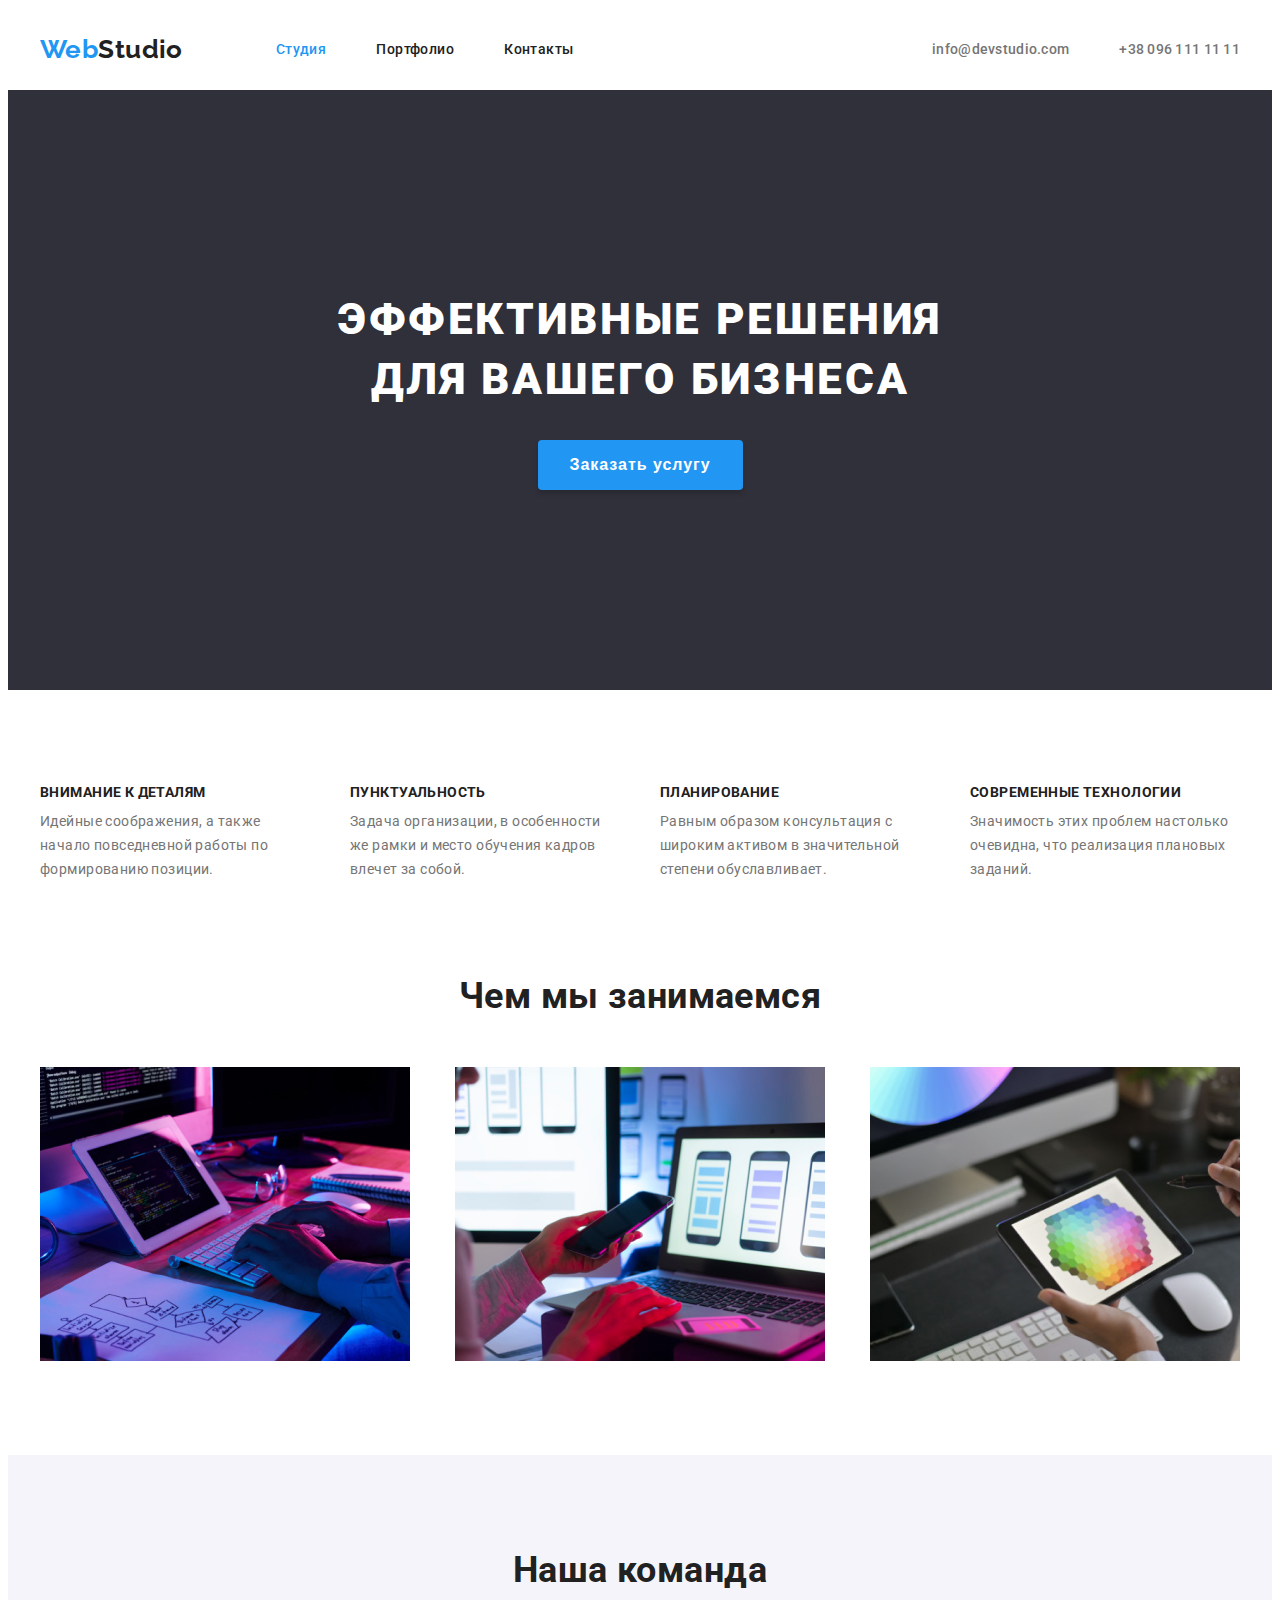
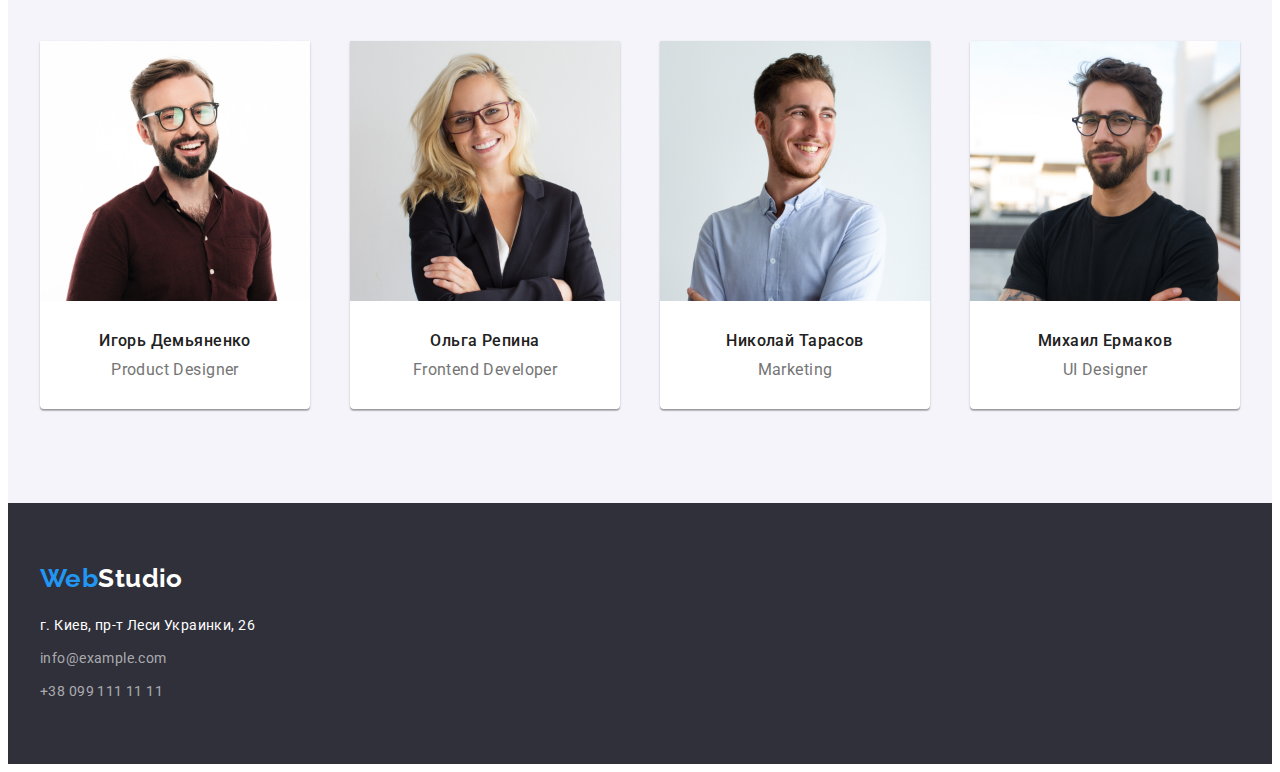
==== index.html @ 08e3b954 "Add files via upload" ====
<!DOCTYPE html>
<html lang="en">

<head>
	<meta charset="UTF-8">
	<meta name="viewport" content="width=device-width, initial-scale=1.0">
	<title>Студия</title>
	<link rel="stylesheet" href="https://cdnjs.cloudflare.com/ajax/libs/modern-normalize/1.0.0/modern-normalize.min.css"
		integrity="sha512-ISS7cAi1PEhQ8jnbJpJZMd29NlhNj4AWYyLOSp2CE/CsHxTCu+r+t0D2yoJudVrd0/8fTVPUVDzY5Tvli75u/g=="
		crossorigin="anonymous" />
	<link rel="preconnect" href="https://fonts.gstatic.com">
	<link
		href="https://fonts.googleapis.com/css2?family=Raleway:wght@700;900&family=Roboto:wght@400;500;700;900&display=swap"
		rel="stylesheet">
	<link rel="stylesheet" href="./сss/styles.css">
</head>

<body>
	<!-- Шапка сайта -->
	<header>
		<div class="container flex-cont">
			<nav class="navigation">
				<a class="logo" href="./index.html"><span class="logo-accent">Web</span>Studio</a>
				<ul class="nav-list">
					<li class="item">
						<a class="current" href="./index.html">Студия</a>
					</li>
					<li class="item">
						<a href="./portfolio.html">Портфолио</a>
					</li>
					<li class="item">
						<a href="#contacts">Контакты</a>
					</li>
				</ul>
			</nav>
			<ul class="contacts-list">
				<li class="item"><a class="contacts" href="mailto:info@devstudio.com">info@devstudio.com</a></li>
				<li class="item"> <a class="contacts" href="tel:+380961111111">+38 096 111 11 11</a></li>
			</ul>
		</div>
	</header>
	<!-- //Шапка сайта -->

	<!-- Баннер-->
	<section class="hero-banner">
		<div class="div-hero">
			<h1>Эффективные решения
				для вашего бизнеса</h1>
			<button class="hero-btn" type="button">Заказать услугу</button>
		</div>
	</section>
	<!-- //Баннер-->

	<!-- Список преимуществ-->
	<section class="feature">
		<div class="container">
			<ul class="feature-list">
				<li class="item">
					<h3>Внимание к деталям</h3>
					<p>Идейные соображения, а также начало повседневной работы по формированию позиции.</p>
				</li>
				<li class="item">
					<h3>Пунктуальность</h3>
					<p>Задача организации, в особенности же рамки и место обучения кадров влечет за собой.</p>
				</li>
				<li class="item">
					<h3>Планирование</h3>
					<p>Равным образом консультация с широким активом в значительной степени обуславливает.</p>
				</li>
				<li class="item">
					<h3>Современные технологии</h3>
					<p>Значимость этих проблем настолько очевидна, что реализация плановых заданий.</p>
				</li>
			</ul>
		</div>
	</section>
	<!-- //Список преимуществ-->


	<section class="business">
		<div class="container">
			<h2>Чем мы занимаемся</h2>
			<ul class="business-list">
				<li class="item">
					<img src="./img/img1.jpg" alt="работа за компьютером" width="370" height="294">
				</li>
				<li class="item">
					<img src="./img/img2.jpg" alt="работа за компьютером" width="370" height="294">
				</li>
				<li class="item">
					<img src="./img/img3.jpg" alt="работа за компьютером" width="370" height="294">
				</li>
			</ul>
		</div>
	</section>

	<!-- Команда -->
	<section class="team">
		<div class="container">
			<h2>Наша команда</h2>
			<ul class="team-list">
				<li class="item">
					<img src="./img/photho1.jpg" alt="Игорь Демьяненко" width="270" height="260">
					<div class="member-description">
						<h3>Игорь Демьяненко</h3>
						<p>Product Designer</p>
					</div>
				</li>
				<li class="item">
					<img src="./img/photo2.jpg" alt="Ольга Репина" width="270" height="260">
					<div class="member-description">
						<h3>Ольга Репина</h3>
						<p>Frontend Developer</p>
					</div>
				</li>
				<li class="item">
					<img src="./img/photo3.jpg" alt="Николай Тарасов" width="270" height="260">
					<div class="member-description">
						<h3>Николай Тарасов</h3>
						<p>Marketing</p>
					</div>
				</li>
				<li class="item">
					<img src="./img/photo4.jpg" alt="Михаил Ермаков" width="270" height="260">
					<div class="member-description">
						<h3>Михаил Ермаков</h3>
						<p>UI Designer</p>
					</div>
				</li>
			</ul>
		</div>
	</section>
	<!-- //Команда -->

	<footer class="footer">
		<div class="container">
			<a class="logo" href="./index.html"><span class="logo-accent">Web</span>Studio</a>
			<address>
				г. Киев, пр-т Леси Украинки, 26
			</address>
			<ul class="footer-list">
				<li class="item">
					<a id="contacts" class="contacts-ftr" href="mailto:info@example.com">info@example.com</a>
				</li>
				<li class="item">
					<a class="contacts-ftr" href="tel:+380991111111">+38 099 111 11 11</a>
				</li>
			</ul>
		</div>
	</footer>
</body>

</html>
---- сss/styles.css ----
/* Используемые шрифты  */
/* font-family: "Raleway", sans-serif; */
/* font-family: "Roboto", sans-serif; */

/* Используемые цвета */
/* color: #2196F3; */
/* color: #212121; */
/* color: #757575; */
/* color: rgba(255, 255, 255, 0.6); */
/* background-color:  #2f303a */
/* #eeeeee */
/* #ececec */

:root {
  --main-dark-color: #212121;
  --second-dark-color: #757575;
  --accent-color: #2196f3;
  --contacts-color-footer: rgba(255, 255, 255, 0.6);
  --main-font: "Roboto", sans-serif;
  --second-font: "Raleway", sans-serif;
  --hero-background-color: #2f303a;
  --white-color: #ffffff;
  --background-team-section: #f5f4fa;
  --container-border: #eeeeee;
  --header-border: #ececec;
}

body {
  font-family: var(--main-font);
  font-weight: 400;
  font-size: 14px;
  line-height: 1.1428;
  letter-spacing: 0.03em;
  color: var(--main-dark-color);
}

ul {
  list-style: none;
  padding: 0;
  margin: 0;
}

img {
  display: block;
  max-width: 100%;
  height: auto;
}

a {
  display: block;
  text-decoration: none;
  color: var(--main-dark-color);
  font-weight: 500;
}

a:hover:not(.logo):not(.project-link),
a:focus:not(.logo):not(.project-link) {
  color: var(--accent-color);
}

.logo-accent {
  color: var(--accent-color);
}

.logo {
  font-family: var(--second-font);
  font-weight: 700;
  font-size: 26px;
  line-height: 1.19;
}

.footer .logo {
  margin-bottom: 20px;
  color: var(--white-color);
}

/* Основной контейнер */
.container {
  width: 1200px;
  padding-left: 15px;
  padding-right: 15px;
  margin-left: auto;
  margin-right: auto;
}

.header {
  border-bottom: 1px solid var(--header-border);
}

.flex-cont {
  display: flex;
  justify-content: space-between;
}

.navigation {
  display: flex;
  align-items: center;
}

.nav-list {
  display: flex;
  margin-left: 93px;
}

/* для удобства наведения курсора */
.nav-list .item a {
  padding-top: 33px;
  padding-bottom: 33px;
}

.nav-list .item + .item {
  margin-left: 50px;
}

.contacts {
  font-weight: 500;
  letter-spacing: 0.02em;
  color: var(--second-dark-color);
}

.contacts-list {
  display: flex;
  align-items: center;
}

.contacts-list .item a {
  padding-top: 33px;
  padding-bottom: 33px;
}

.contacts-list .item + .item {
  margin-left: 50px;
}

.current {
  color: var(--accent-color);
}

h1 {
  font-weight: 900;
  font-size: 44px;
  line-height: 1.36;
  letter-spacing: 0.06em;
  text-transform: uppercase;
  color: var(--white-color);

  margin-top: 0;
  margin-bottom: 30px;
}

h2 {
  font-weight: 700;
  font-size: 36px;
  line-height: 1.167;
  text-align: center;

  margin-top: 0;
  margin-bottom: 50px;
}

.hero-banner {
  background-color: var(--hero-background-color);
  text-align: center;
  display: flex;
  justify-content: center;
  align-items: center;
  padding-top: 200px;
  padding-bottom: 200px;
}

.div-hero {
  width: 696px;
}

.hero-btn {
  border-style: none;
  box-shadow: 0px 4px 4px rgba(0, 0, 0, 0.15);
  border-radius: 4px;
  background-color: var(--accent-color);
  color: var(--white-color);
  padding: 10px 32px;
  cursor: pointer;

  font-weight: bold;
  font-size: 16px;
  line-height: 1.875;
  align-items: center;
  letter-spacing: 0.06em;
}

.feature {
  padding-top: 94px;
  padding-bottom: 94px;
}

.feature-list {
  display: flex;
  justify-content: space-between;
}

.feature-list .item {
  max-width: 270px;
}

.feature-list h3 {
  font-size: 14px;
  font-weight: 700;
  text-transform: uppercase;

  margin-top: 0;
  margin-bottom: 10px;
  color: var(--main-dark-color);
}

.feature-list p {
  margin: 0;
  line-height: 1.71;
  color: var(--second-dark-color);
}

.business {
  padding-bottom: 94px;
}

.business-list {
  display: flex;
  justify-content: space-between;
}

.business-list .item {
  width: 370px;
}

.team {
  padding-top: 94px;
  padding-bottom: 94px;
  background-color: var(--background-team-section);
}

.team-list {
  display: flex;
  flex-wrap: wrap;
  justify-content: space-between;
}

.team-list .item {
  width: 270px;
  background: var(--white-color);
  box-shadow: 0px 1px 3px rgba(0, 0, 0, 0.12), 0px 1px 1px rgba(0, 0, 0, 0.14),
    0px 2px 1px rgba(0, 0, 0, 0.2);
  border-radius: 0px 0px 4px 4px;
}

.member-description {
  padding: 30px 0;
}

.team-list h3 {
  font-weight: 500;
  font-size: 16px;
  line-height: 1.187;

  text-align: center;
  margin-top: 0;
  margin-bottom: 10px;
}

.team-list p {
  font-size: 16px;
  line-height: 1.187;
  text-align: center;
  color: var(--second-dark-color);
  margin: 0;
}

.gallery {
  padding-top: 94px;
  padding-bottom: 94px;
}

.gallery-list {
  display: flex;
  justify-content: center;
  margin-bottom: 34px;
}

.gallery-list .item + .item {
  margin-left: 8px;
}

.btn {
  font-weight: 500;
  font-size: 16px;
  line-height: 1.62;

  padding: 6px 22px;
  border-style: none;
  box-shadow: 0px 3px 1px rgba(0, 0, 0, 0.1), 0px 1px 2px rgba(0, 0, 0, 0.08),
    0px 2px 2px rgba(0, 0, 0, 0.12);
  border-radius: 4px;
}
.btn:hover,
.btn:focus {
  background-color: var(--accent-color);
  color: var(--white-color);
  cursor: pointer;
}

.project-list {
  display: flex;
  flex-wrap: wrap;
  /* justify-content: space-between; */
}

.project-list .item {
  max-width: 370px;
  width: calc((100%-60px) / 3);
  background: var(--white-color);
  border: 1px solid var(--container-border);
  margin-right: 30px;
  margin-bottom: 30px;
}

.project-list .item:nth-child(3n) {
  margin-right: 0;
}

.project-list .item:nth-last-child(-n + 3) {
  margin-bottom: 0;
}

.project-description {
  padding: 20px 24px;
}

.project-list .item h3 {
  font-weight: 700;
  font-size: 18px;
  line-height: 2;
  letter-spacing: 0.06em;
  margin-top: 0;
  margin-bottom: 4px;
}

.project-list .item p {
  font-size: 16px;
  line-height: 1.875;
  color: var(--second-dark-color);
  margin: 0;
}

address {
  /* убирает курсив адреса */
  font-style: normal;

  line-height: 1.71;
  color: var(--white-color);
}

.footer {
  padding-top: 60px;
  padding-bottom: 60px;
  background-color: var(--hero-background-color);
}

.footer address {
  margin-bottom: 9px;
}

.footer-list .item:not(:last-child) {
  margin-bottom: 9px;
}

.contacts-ftr {
  font-weight: 400;
  color: var(--contacts-color-footer);
  line-height: 1.714;
}
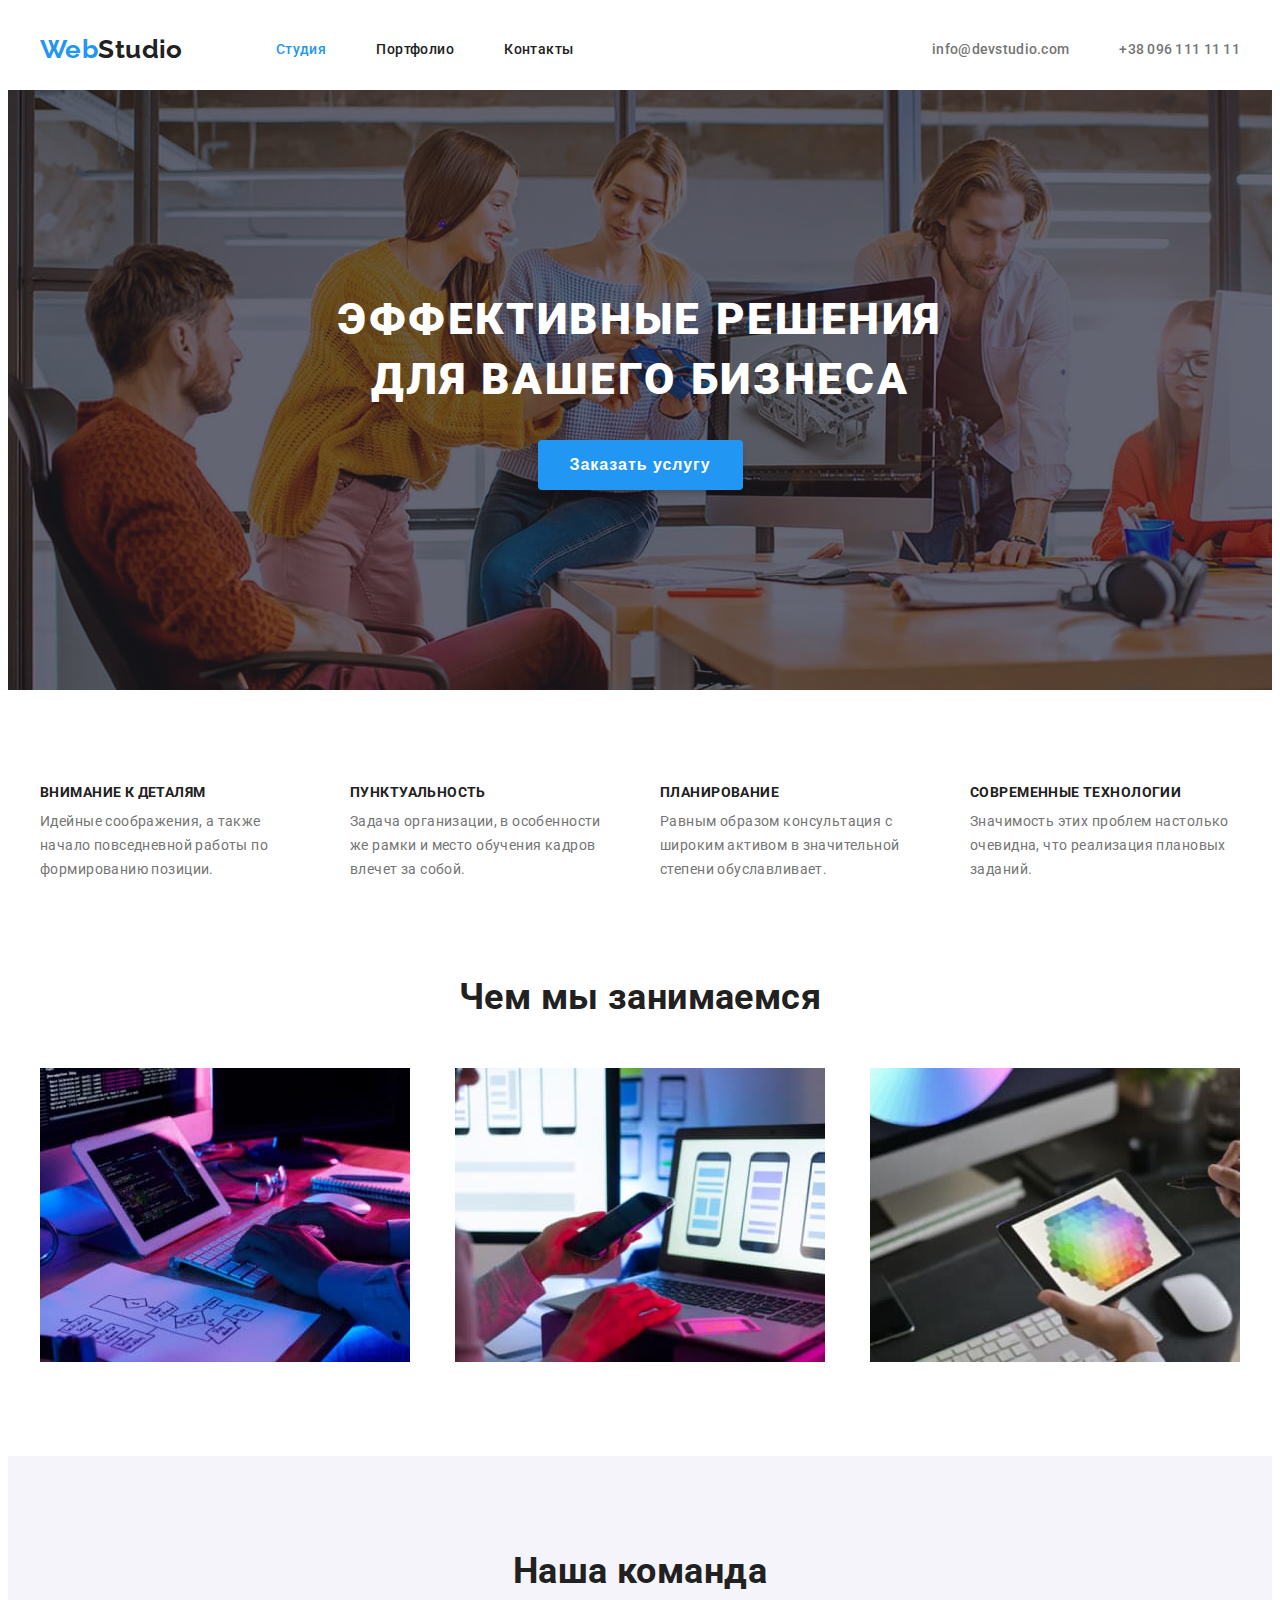
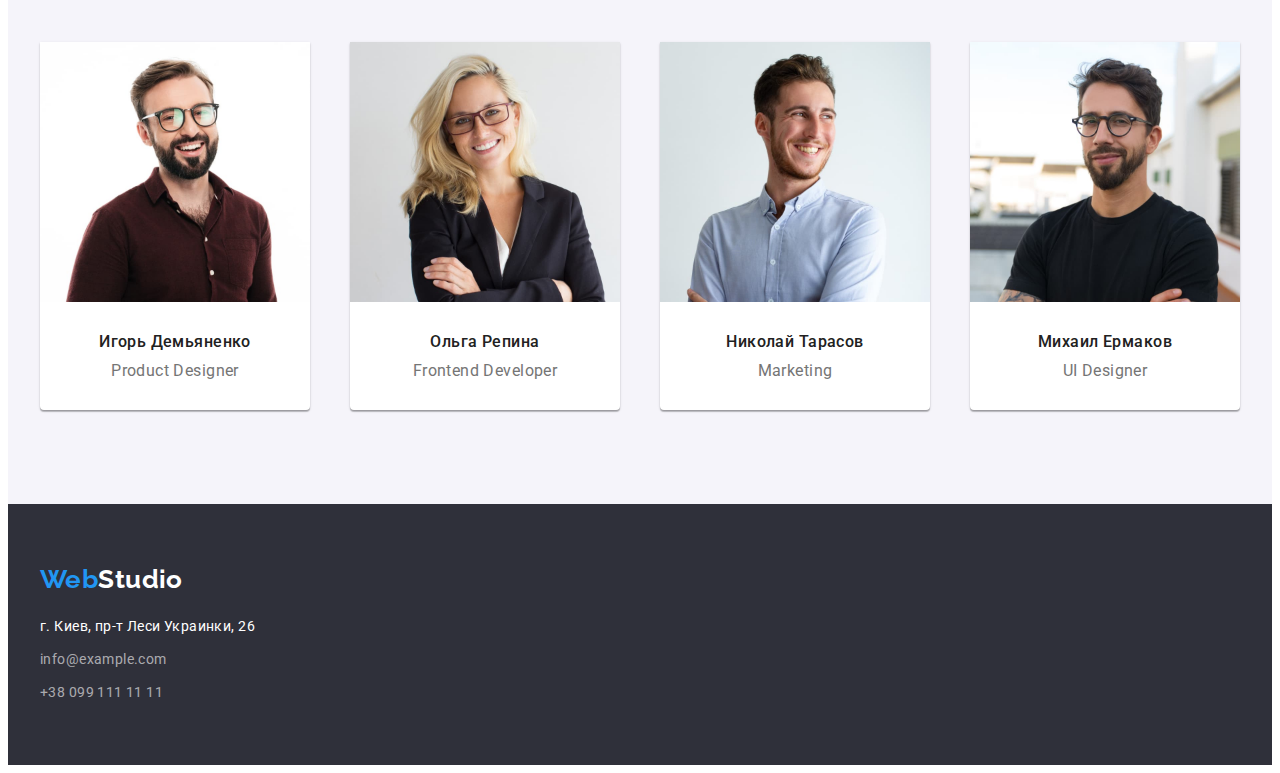
==== commit e7845f45: "img+svg" ====
--- a/index.html
+++ b/index.html
@@ -42,7 +42,7 @@
 	<!-- //Шапка сайта -->
 
 	<!-- Баннер-->
-	<section class="hero-banner">
+	<section class="hero-banner overlay">
 		<div class="div-hero">
 			<h1>Эффективные решения
 				для вашего бизнеса</h1>
--- a/сss/styles.css
+++ b/сss/styles.css
@@ -10,6 +10,7 @@
 /* background-color:  #2f303a */
 /* #eeeeee */
 /* #ececec */
+/* rgba(47, 48, 58, 0.4); */
 
 :root {
   --main-dark-color: #212121;
@@ -23,6 +24,7 @@
   --background-team-section: #f5f4fa;
   --container-border: #eeeeee;
   --header-border: #ececec;
+  --overlay-color: rgba(47, 48, 58, 0.4);
 }
 
 body {
@@ -164,8 +166,15 @@
   display: flex;
   justify-content: center;
   align-items: center;
-  padding-top: 200px;
-  padding-bottom: 200px;
+}
+
+.overlay {
+  height: 600px;
+  max-width: 1600px;
+  margin-left: auto;
+  margin-right: auto;
+  background-image: linear-gradient(var(--overlay-color, var(--overlay-color))),
+    url(../img/Img-hero-banner.jpg);
 }
 
 .div-hero {
@@ -321,6 +330,11 @@
   margin-bottom: 30px;
 }
 
+.project-list .item:hover {
+  box-shadow: 0px 1px 1px rgba(0, 0, 0, 0.12), 0px 4px 4px rgba(0, 0, 0, 0.06),
+    1px 4px 6px rgba(0, 0, 0, 0.16);
+}
+
 .project-list .item:nth-child(3n) {
   margin-right: 0;
 }
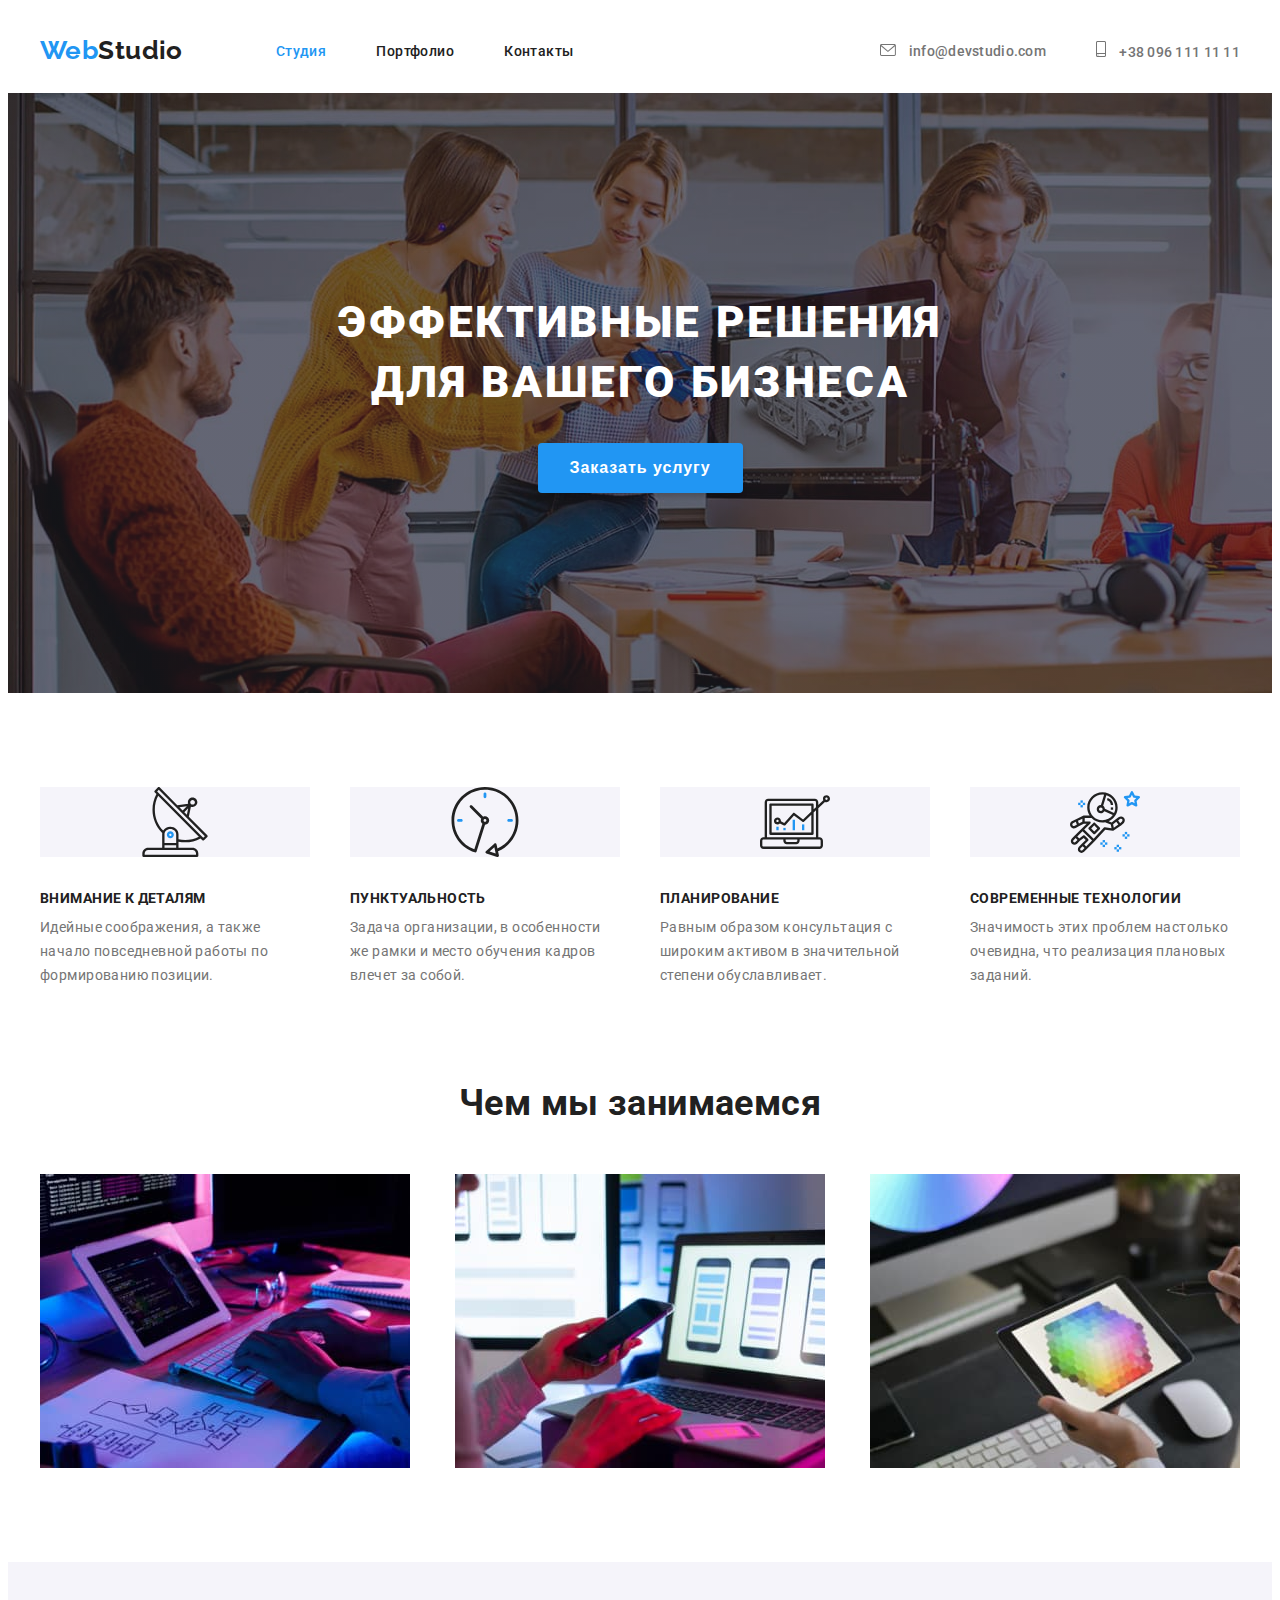
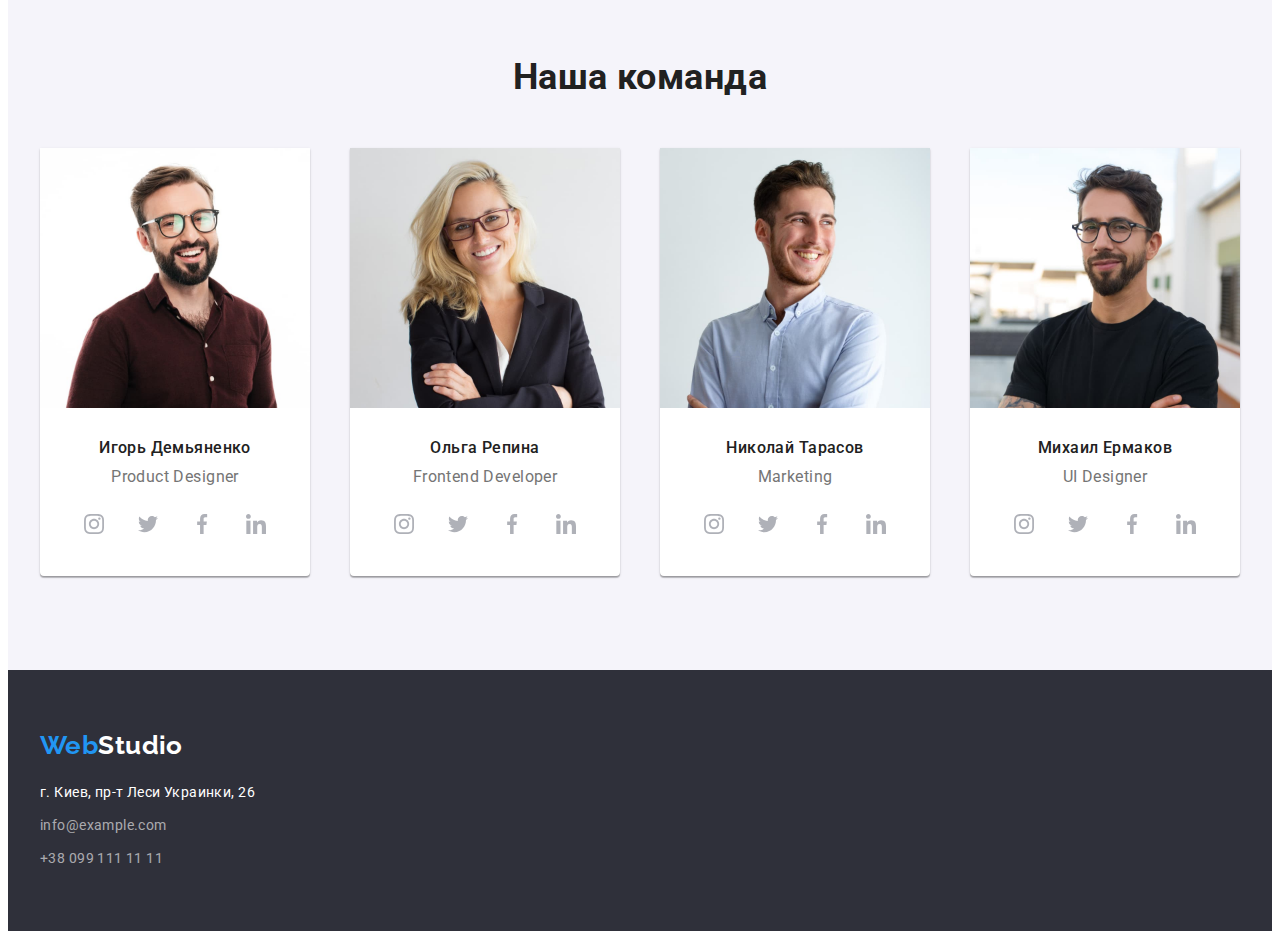
==== commit 293014a4: "Работа с иконками" ====
--- a/index.html
+++ b/index.html
@@ -34,8 +34,22 @@
 				</ul>
 			</nav>
 			<ul class="contacts-list">
-				<li class="item"><a class="contacts" href="mailto:info@devstudio.com">info@devstudio.com</a></li>
-				<li class="item"> <a class="contacts" href="tel:+380961111111">+38 096 111 11 11</a></li>
+				<li class="item">
+					<a class="contacts" href="mailto:info@devstudio.com">
+						<svg width="16" , height="12">
+							<use href="./img/symbol-defs.svg#icon-envelope"></use>
+						</svg>
+						info@devstudio.com
+					</a>
+				</li>
+				<li class="item">
+					<a class="contacts" href="tel:+380961111111">
+						<svg width="10" , height="16">
+							<use href="./img/symbol-defs.svg#icon-smartphone"></use>
+						</svg>
+						+38 096 111 11 11
+					</a>
+				</li>
 			</ul>
 		</div>
 	</header>
@@ -56,18 +70,30 @@
 		<div class="container">
 			<ul class="feature-list">
 				<li class="item">
+					<svg class="icon-feature">
+						<use href="./img/symbol-defs.svg#icon-antenna"></use>
+					</svg>
 					<h3>Внимание к деталям</h3>
 					<p>Идейные соображения, а также начало повседневной работы по формированию позиции.</p>
 				</li>
 				<li class="item">
+					<svg class="icon-feature">
+						<use href="./img/symbol-defs.svg#icon-clock"></use>
+					</svg>
 					<h3>Пунктуальность</h3>
 					<p>Задача организации, в особенности же рамки и место обучения кадров влечет за собой.</p>
 				</li>
 				<li class="item">
+					<svg class="icon-feature">
+						<use href="./img/symbol-defs.svg#icon-diagram"></use>
+					</svg>
 					<h3>Планирование</h3>
 					<p>Равным образом консультация с широким активом в значительной степени обуславливает.</p>
 				</li>
 				<li class="item">
+					<svg class="icon-feature">
+						<use href="./img/symbol-defs.svg#icon-astronaut"></use>
+					</svg>
 					<h3>Современные технологии</h3>
 					<p>Значимость этих проблем настолько очевидна, что реализация плановых заданий.</p>
 				</li>
@@ -104,27 +130,147 @@
 					<div class="member-description">
 						<h3>Игорь Демьяненко</h3>
 						<p>Product Designer</p>
-					</div>
-				</li>
+						<ul class="social-team-list">
+							<li><a class="social-team-link" href="">
+									<svg class="icon-social-team">
+										<use href="./img/symbol-defs.svg#icon-instagram"></use>
+									</svg>
+								</a>
+
+							</li>
+							<li>
+								<a class="social-team-link" href="">
+									<svg class="icon-social-team">
+										<use href="./img/symbol-defs.svg#icon-twitter"></use>
+									</svg>
+								</a>
+							</li>
+							<li>
+								<a class="social-team-link" href="">
+									<svg class="icon-social-team">
+										<use href="./img/symbol-defs.svg#icon-facebook"></use>
+									</svg>
+								</a>
+							</li>
+							<li>
+								<a class="social-team-link" href="">
+									<svg class="icon-social-team">
+										<use href="./img/symbol-defs.svg#icon-linkedin"></use>
+									</svg>
+								</a>
+							</li>
+						</ul>
+					</div>
+				</li>
+
 				<li class="item">
 					<img src="./img/photo2.jpg" alt="Ольга Репина" width="270" height="260">
 					<div class="member-description">
 						<h3>Ольга Репина</h3>
 						<p>Frontend Developer</p>
-					</div>
-				</li>
+						<ul class="social-team-list">
+							<li><a class="social-team-link" href="">
+									<svg class="icon-social-team">
+										<use href="./img/symbol-defs.svg#icon-instagram"></use>
+									</svg>
+								</a>
+							</li>
+							<li>
+								<a class="social-team-link" href="">
+									<svg class="icon-social-team">
+										<use href="./img/symbol-defs.svg#icon-twitter"></use>
+									</svg>
+								</a>
+							</li>
+							<li>
+								<a class="social-team-link" href="">
+									<svg class="icon-social-team">
+										<use href="./img/symbol-defs.svg#icon-facebook"></use>
+									</svg>
+								</a>
+							</li>
+							<li>
+								<a class="social-team-link" href="">
+									<svg class="icon-social-team">
+										<use href="./img/symbol-defs.svg#icon-linkedin"></use>
+									</svg>
+								</a>
+							</li>
+						</ul>
+					</div>
+				</li>
+
 				<li class="item">
 					<img src="./img/photo3.jpg" alt="Николай Тарасов" width="270" height="260">
 					<div class="member-description">
 						<h3>Николай Тарасов</h3>
 						<p>Marketing</p>
-					</div>
-				</li>
+						<ul class="social-team-list">
+							<li><a class="social-team-link" href="">
+									<svg class="icon-social-team">
+										<use href="./img/symbol-defs.svg#icon-instagram"></use>
+									</svg>
+								</a>
+							</li>
+							<li>
+								<a class="social-team-link" href="">
+									<svg class="icon-social-team">
+										<use href="./img/symbol-defs.svg#icon-twitter"></use>
+									</svg>
+								</a>
+							</li>
+							<li>
+								<a class="social-team-link" href="">
+									<svg class="icon-social-team">
+										<use href="./img/symbol-defs.svg#icon-facebook"></use>
+									</svg>
+								</a>
+							</li>
+							<li>
+								<a class="social-team-link" href="">
+									<svg class="icon-social-team">
+										<use href="./img/symbol-defs.svg#icon-linkedin"></use>
+									</svg>
+								</a>
+							</li>
+						</ul>
+					</div>
+				</li>
+
 				<li class="item">
 					<img src="./img/photo4.jpg" alt="Михаил Ермаков" width="270" height="260">
 					<div class="member-description">
 						<h3>Михаил Ермаков</h3>
 						<p>UI Designer</p>
+						<ul class="social-team-list">
+							<li><a class="social-team-link" href="">
+									<svg class="icon-social-team">
+										<use href="./img/symbol-defs.svg#icon-instagram"></use>
+									</svg>
+								</a>
+							</li>
+							<li>
+								<a class="social-team-link" href="">
+									<svg class="icon-social-team">
+										<use href="./img/symbol-defs.svg#icon-twitter"></use>
+									</svg>
+								</a>
+							</li>
+							<li>
+								<a class="social-team-link" href="">
+									<svg class="icon-social-team">
+										<use href="./img/symbol-defs.svg#icon-facebook"></use>
+									</svg>
+								</a>
+							</li>
+							<li>
+								<a class="social-team-link" href="">
+									<svg class="icon-social-team">
+										<use href="./img/symbol-defs.svg#icon-linkedin"></use>
+									</svg>
+								</a>
+							</li>
+						</ul>
 					</div>
 				</li>
 			</ul>
--- a/сss/styles.css
+++ b/сss/styles.css
@@ -130,6 +130,10 @@
   padding-bottom: 33px;
 }
 
+.contacts-list .item svg {
+  margin-right: 10px;
+}
+
 .contacts-list .item + .item {
   margin-left: 50px;
 }
@@ -161,19 +165,20 @@
 }
 
 .hero-banner {
-  background-color: var(--hero-background-color);
+  display: flex;
   text-align: center;
-  display: flex;
   justify-content: center;
   align-items: center;
-}
-
-.overlay {
+
+  background-color: var(--hero-background-color);
   height: 600px;
   max-width: 1600px;
   margin-left: auto;
   margin-right: auto;
-  background-image: linear-gradient(var(--overlay-color, var(--overlay-color))),
+}
+
+.overlay {
+  background-image: linear-gradient(var(--overlay-color), var(--overlay-color)),
     url(../img/Img-hero-banner.jpg);
 }
 
@@ -227,6 +232,14 @@
   color: var(--second-dark-color);
 }
 
+/* Иконка спрайта svg */
+.icon-feature {
+  width: 270px;
+  height: 70px;
+  background-color: var(--background-team-section);
+  margin-bottom: 30px;
+}
+
 .business {
   padding-bottom: 94px;
 }
@@ -279,7 +292,43 @@
   line-height: 1.187;
   text-align: center;
   color: var(--second-dark-color);
-  margin: 0;
+  margin-top: 0;
+  margin-bottom: 16px;
+}
+
+.social-team-list {
+  display: flex;
+  justify-content: center;
+}
+
+.social-team-link {
+  display: flex;
+  justify-content: center;
+  align-items: center;
+  width: 44px;
+  height: 44px;
+  border-radius: 50%;
+}
+
+.social-team-list li + li {
+  margin-left: 10px;
+}
+
+.social-team-link:hover {
+  background-color: var(--accent-color);
+}
+
+.icon-social-team {
+  width: 20px;
+  height: 20px;
+}
+
+.icon-social-team {
+  fill: #afb1b8;
+}
+
+.icon-social-team:hover {
+  fill: var(--white-color);
 }
 
 .gallery {
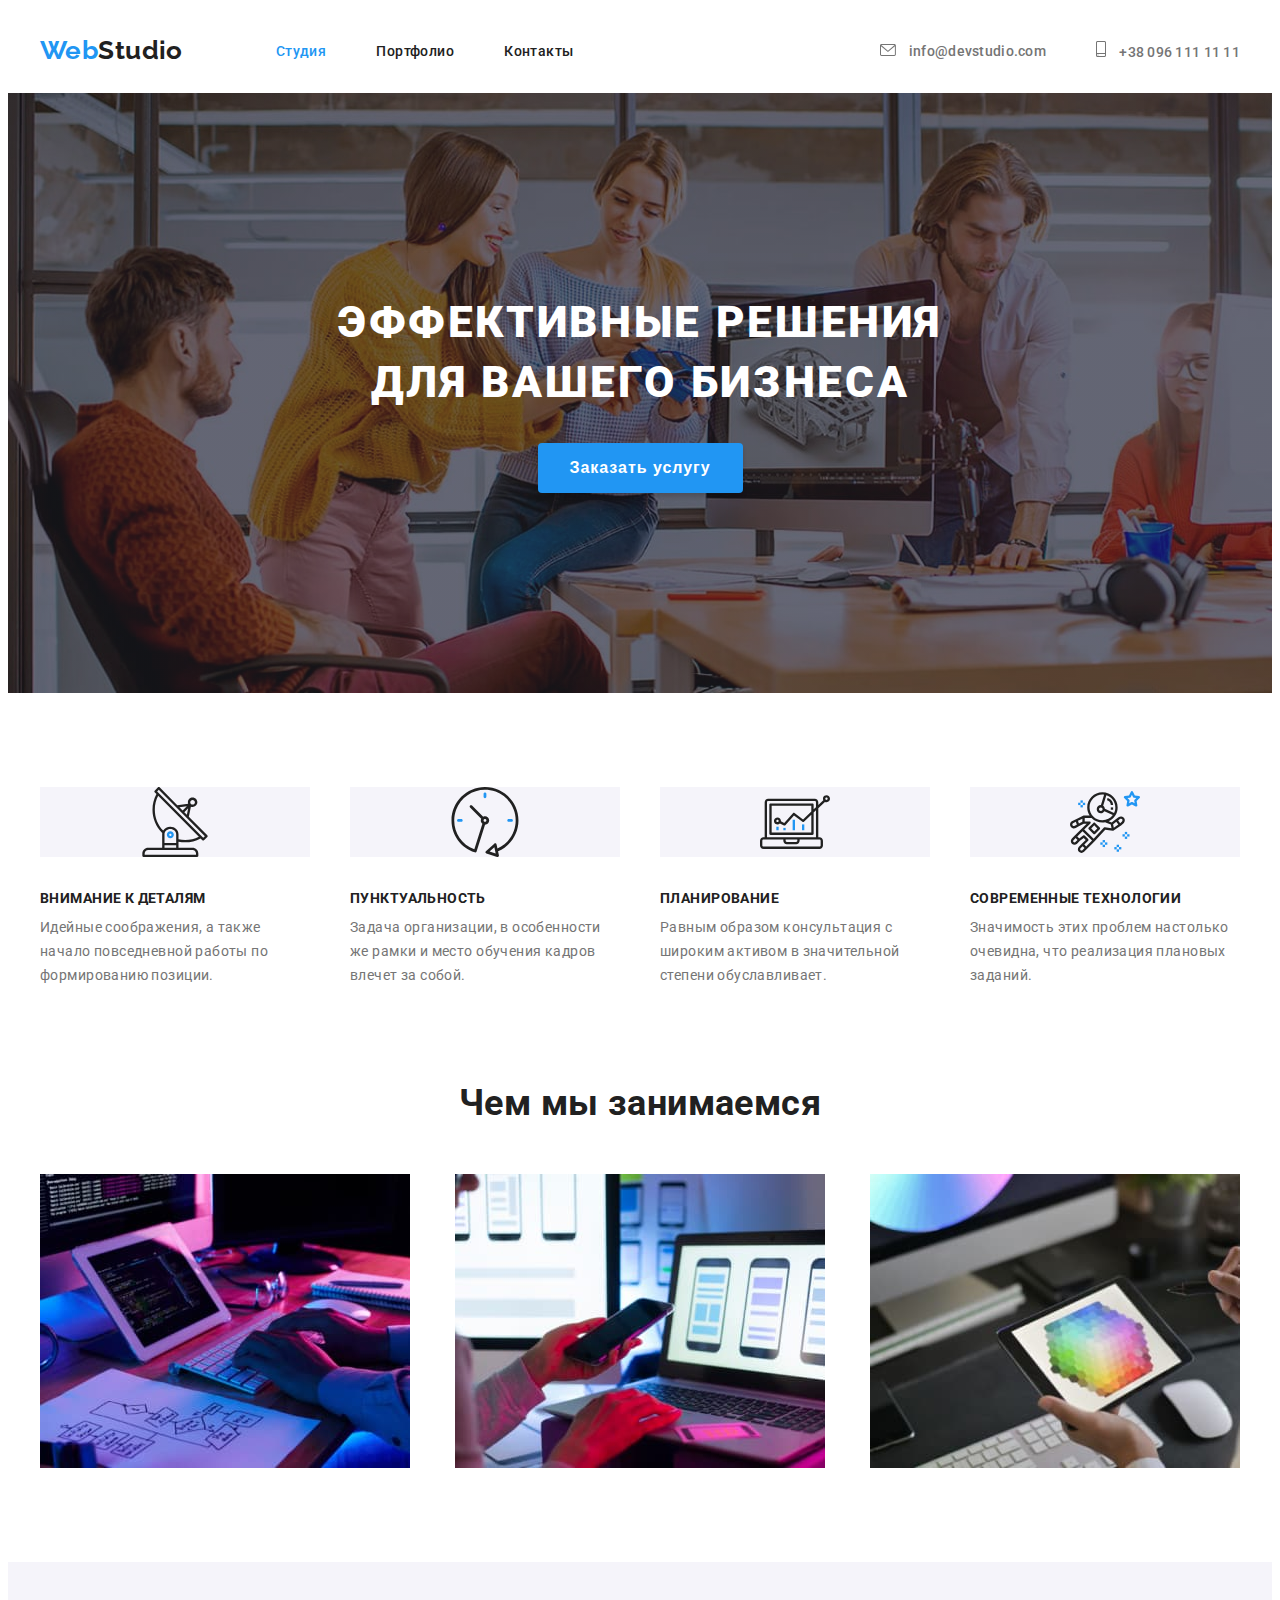
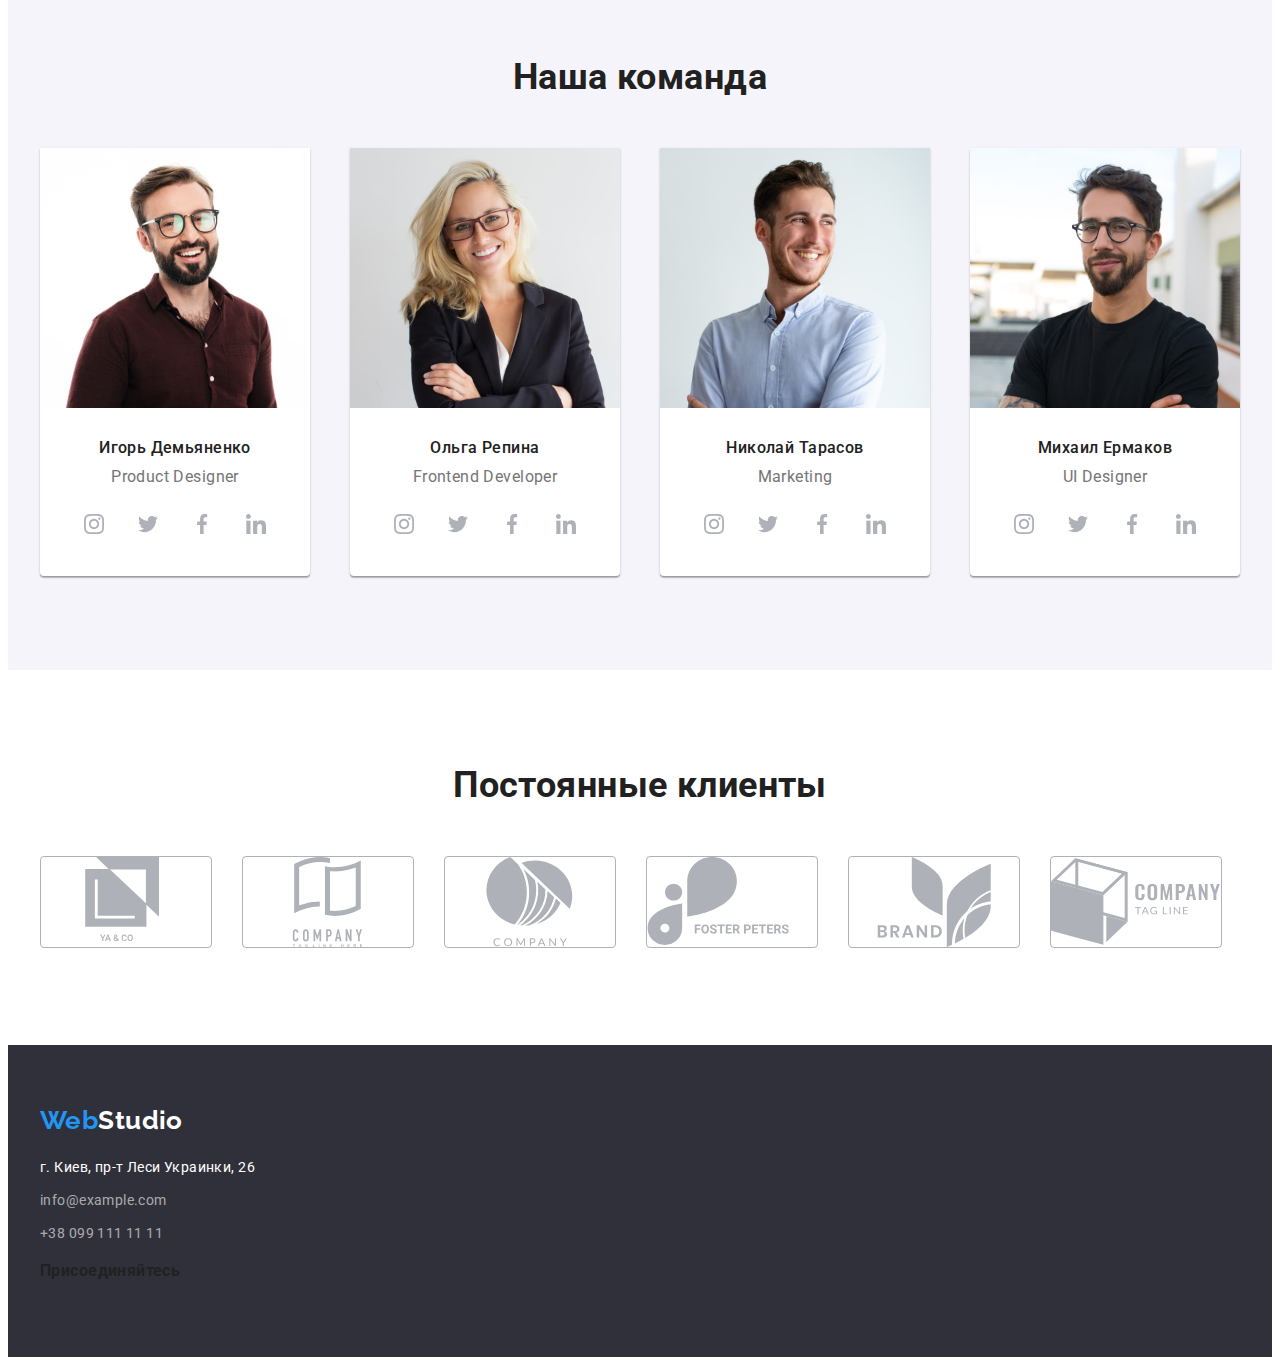
==== commit b3f12616: "работа с svg" ====
--- a/index.html
+++ b/index.html
@@ -278,20 +278,75 @@
 	</section>
 	<!-- //Команда -->
 
+
+	<!-- Постоянные клиенты -->
+	<section class="customers">
+		<div class="container">
+			<h2>Постоянные клиенты</h2>
+			<ul class="customers-list">
+				<li><a href="">
+						<svg class="customer-logo">
+							<use href="./img/symbol-defs.svg#icon-logo1"></use>
+						</svg>
+					</a>
+				</li>
+				<li>
+					<a href="">
+						<svg class="customer-logo">
+							<use href="./img/symbol-defs.svg#icon-logo2"></use>
+						</svg>
+					</a>
+				</li>
+				<li>
+					<a href="">
+						<svg class="customer-logo">
+							<use href="./img/symbol-defs.svg#icon-logo3"></use>
+						</svg>
+					</a>
+				</li>
+				<li>
+					<a href="">
+						<svg class="customer-logo">
+							<use href="./img/symbol-defs.svg#icon-logo4"></use>
+						</svg>
+					</a>
+				</li>
+				<li>
+					<a href="">
+						<svg class="customer-logo">
+							<use href="./img/symbol-defs.svg#icon-logo5"></use>
+						</svg>
+					</a>
+				</li>
+				<li>
+					<a href="">
+						<svg class="customer-logo">
+							<use href="./img/symbol-defs.svg#icon-logo6"></use>
+						</svg>
+					</a>
+				</li>
+			</ul>
+	</section>
+
 	<footer class="footer">
 		<div class="container">
-			<a class="logo" href="./index.html"><span class="logo-accent">Web</span>Studio</a>
-			<address>
-				г. Киев, пр-т Леси Украинки, 26
-			</address>
-			<ul class="footer-list">
-				<li class="item">
-					<a id="contacts" class="contacts-ftr" href="mailto:info@example.com">info@example.com</a>
-				</li>
-				<li class="item">
-					<a class="contacts-ftr" href="tel:+380991111111">+38 099 111 11 11</a>
-				</li>
-			</ul>
+			<div class="left-side">
+				<a class="logo" href="./index.html"><span class="logo-accent">Web</span>Studio</a>
+				<address>
+					г. Киев, пр-т Леси Украинки, 26
+				</address>
+				<ul class="footer-list">
+					<li class="item">
+						<a id="contacts" class="contacts-ftr" href="mailto:info@example.com">info@example.com</a>
+					</li>
+					<li class="item">
+						<a class="contacts-ftr" href="tel:+380991111111">+38 099 111 11 11</a>
+					</li>
+				</ul>
+			</div>
+			<div class="right-side">
+				<h3>Присоединяйтесь</h3>
+			</div>
 		</div>
 	</footer>
 </body>
--- a/сss/styles.css
+++ b/сss/styles.css
@@ -11,6 +11,7 @@
 /* #eeeeee */
 /* #ececec */
 /* rgba(47, 48, 58, 0.4); */
+/* #AFB1B8 */
 
 :root {
   --main-dark-color: #212121;
@@ -25,6 +26,7 @@
   --container-border: #eeeeee;
   --header-border: #ececec;
   --overlay-color: rgba(47, 48, 58, 0.4);
+  --fill-logo: #afb1b8;
 }
 
 body {
@@ -132,6 +134,11 @@
 
 .contacts-list .item svg {
   margin-right: 10px;
+  fill: var(--second-dark-color);
+}
+
+.contacts-list .item svg:hover {
+  fill: var(--accent-color);
 }
 
 .contacts-list .item + .item {
@@ -321,10 +328,7 @@
 .icon-social-team {
   width: 20px;
   height: 20px;
-}
-
-.icon-social-team {
-  fill: #afb1b8;
+  fill: var(--fill-logo);
 }
 
 .icon-social-team:hover {
@@ -412,6 +416,33 @@
   margin: 0;
 }
 
+/* Постоянные клиенты */
+
+.customers {
+  padding-top: 94px;
+  padding-bottom: 94px;
+}
+
+.customers-list {
+  display: flex;
+}
+
+.customers-list li + li {
+  margin-left: 30px;
+}
+
+.customer-logo {
+  fill: var(--fill-logo);
+  width: 170px;
+  height: 90px;
+  border: 1px solid #afb1b8;
+  border-radius: 4px;
+}
+
+.customer-logo:hover {
+  fill: var(--accent-color);
+}
+
 address {
   /* убирает курсив адреса */
   font-style: normal;
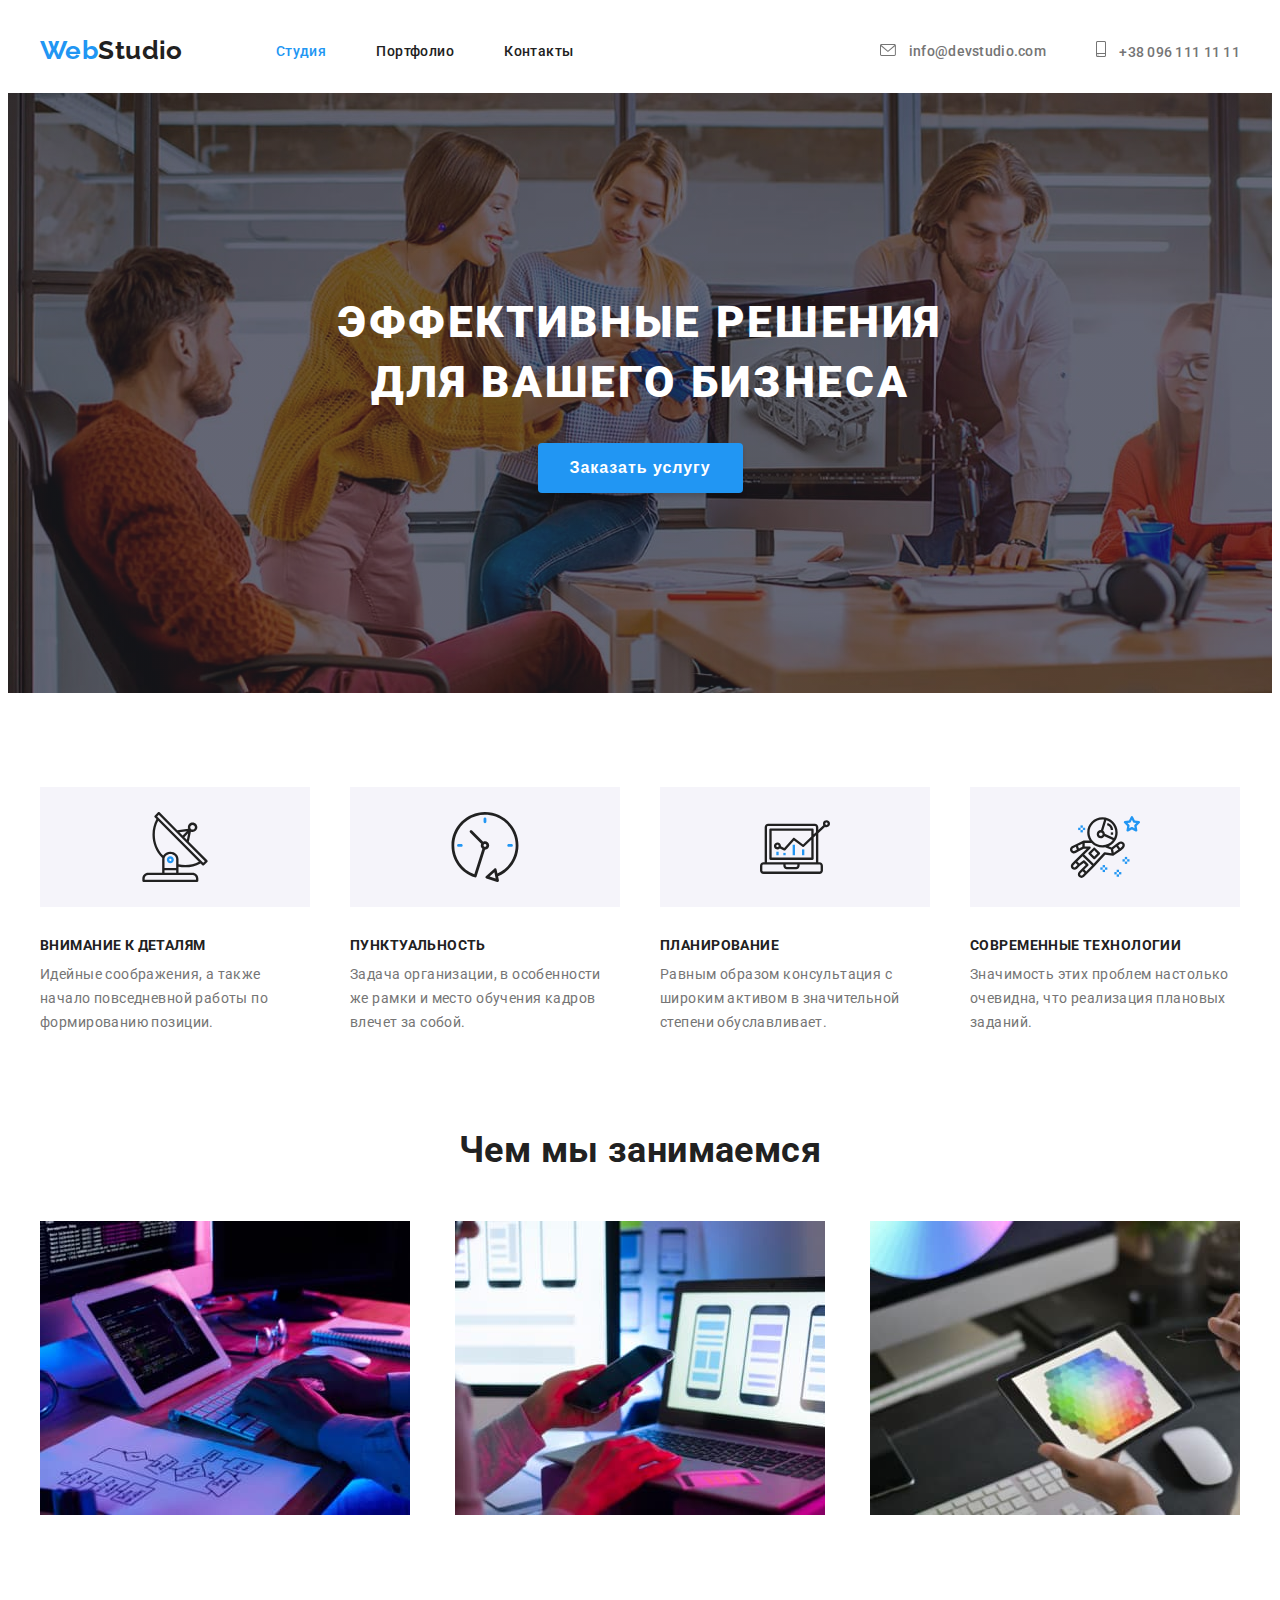
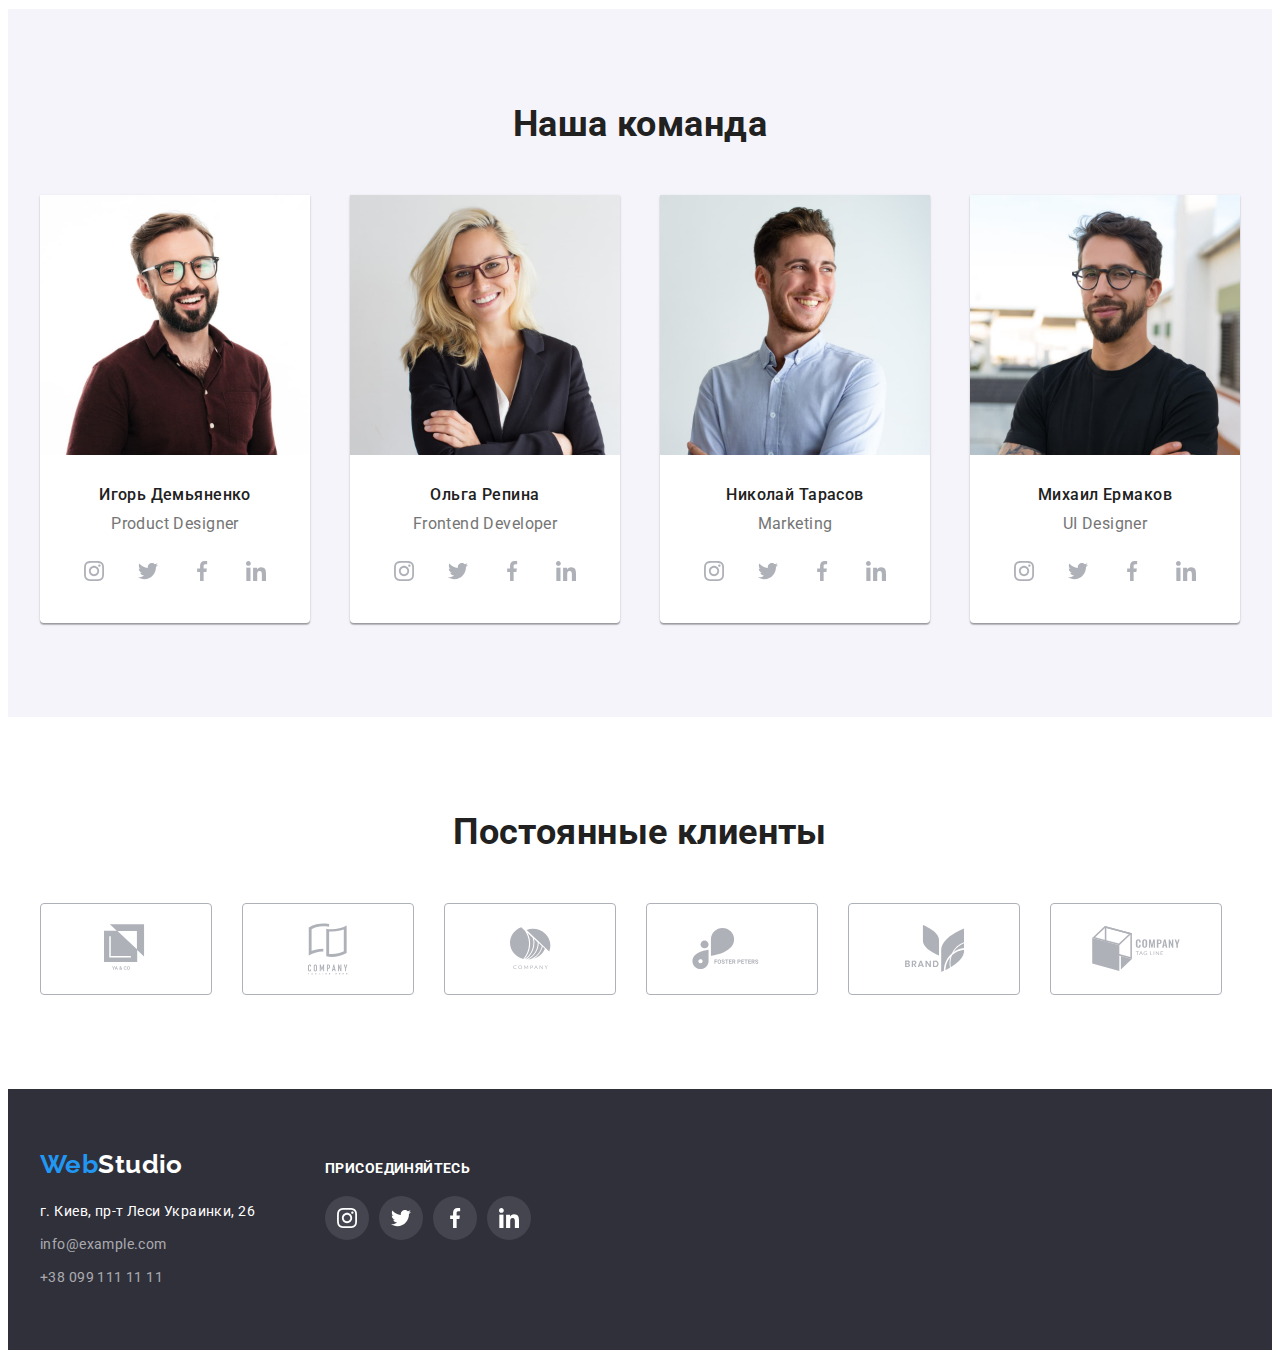
==== commit e0e61de2: "работа с svg" ====
--- a/index.html
+++ b/index.html
@@ -36,7 +36,7 @@
 			<ul class="contacts-list">
 				<li class="item">
 					<a class="contacts" href="mailto:info@devstudio.com">
-						<svg width="16" , height="12">
+						<svg width="16" height="12">
 							<use href="./img/symbol-defs.svg#icon-envelope"></use>
 						</svg>
 						info@devstudio.com
@@ -44,7 +44,7 @@
 				</li>
 				<li class="item">
 					<a class="contacts" href="tel:+380961111111">
-						<svg width="10" , height="16">
+						<svg width="10" height="16">
 							<use href="./img/symbol-defs.svg#icon-smartphone"></use>
 						</svg>
 						+38 096 111 11 11
@@ -70,30 +70,38 @@
 		<div class="container">
 			<ul class="feature-list">
 				<li class="item">
-					<svg class="icon-feature">
-						<use href="./img/symbol-defs.svg#icon-antenna"></use>
-					</svg>
+					<div class="bg-feature-icon">
+						<svg class="icon-feature">
+							<use href="./img/symbol-defs.svg#icon-antenna"></use>
+						</svg>
+					</div>
 					<h3>Внимание к деталям</h3>
 					<p>Идейные соображения, а также начало повседневной работы по формированию позиции.</p>
 				</li>
 				<li class="item">
-					<svg class="icon-feature">
-						<use href="./img/symbol-defs.svg#icon-clock"></use>
-					</svg>
+					<div class="bg-feature-icon">
+						<svg class="icon-feature">
+							<use href="./img/symbol-defs.svg#icon-clock"></use>
+						</svg>
+					</div>
 					<h3>Пунктуальность</h3>
 					<p>Задача организации, в особенности же рамки и место обучения кадров влечет за собой.</p>
 				</li>
 				<li class="item">
-					<svg class="icon-feature">
-						<use href="./img/symbol-defs.svg#icon-diagram"></use>
-					</svg>
+					<div class="bg-feature-icon">
+						<svg class="icon-feature">
+							<use href="./img/symbol-defs.svg#icon-diagram"></use>
+						</svg>
+					</div>
 					<h3>Планирование</h3>
 					<p>Равным образом консультация с широким активом в значительной степени обуславливает.</p>
 				</li>
 				<li class="item">
-					<svg class="icon-feature">
-						<use href="./img/symbol-defs.svg#icon-astronaut"></use>
-					</svg>
+					<div class="bg-feature-icon">
+						<svg class="icon-feature">
+							<use href="./img/symbol-defs.svg#icon-astronaut"></use>
+						</svg>
+					</div>
 					<h3>Современные технологии</h3>
 					<p>Значимость этих проблем настолько очевидна, что реализация плановых заданий.</p>
 				</li>
@@ -285,48 +293,49 @@
 			<h2>Постоянные клиенты</h2>
 			<ul class="customers-list">
 				<li><a href="">
-						<svg class="customer-logo">
+						<svg class="customer-logo logo1">
 							<use href="./img/symbol-defs.svg#icon-logo1"></use>
 						</svg>
 					</a>
 				</li>
 				<li>
 					<a href="">
-						<svg class="customer-logo">
+						<svg class="customer-logo logo2">
 							<use href="./img/symbol-defs.svg#icon-logo2"></use>
 						</svg>
 					</a>
 				</li>
 				<li>
 					<a href="">
-						<svg class="customer-logo">
+						<svg class="customer-logo logo3">
 							<use href="./img/symbol-defs.svg#icon-logo3"></use>
 						</svg>
 					</a>
 				</li>
 				<li>
 					<a href="">
-						<svg class="customer-logo">
+						<svg class="customer-logo logo4">
 							<use href="./img/symbol-defs.svg#icon-logo4"></use>
 						</svg>
 					</a>
 				</li>
 				<li>
 					<a href="">
-						<svg class="customer-logo">
+						<svg class="customer-logo logo5">
 							<use href="./img/symbol-defs.svg#icon-logo5"></use>
 						</svg>
 					</a>
 				</li>
 				<li>
 					<a href="">
-						<svg class="customer-logo">
+						<svg class="customer-logo logo6">
 							<use href="./img/symbol-defs.svg#icon-logo6"></use>
 						</svg>
 					</a>
 				</li>
 			</ul>
 	</section>
+	<!-- //Постоянные клиенты -->
 
 	<footer class="footer">
 		<div class="container">
@@ -346,6 +355,36 @@
 			</div>
 			<div class="right-side">
 				<h3>Присоединяйтесь</h3>
+				<ul class="social-list">
+					<li>
+						<a class="footer-social-link" href="">
+							<svg class="instagram">
+								<use href="./img/symbol-defs.svg#icon-instagram"></use>
+							</svg>
+						</a>
+					</li>
+					<li>
+						<a class="footer-social-link" href="">
+							<svg class="twitter">
+								<use href="./img/symbol-defs.svg#icon-twitter"></use>
+							</svg>
+						</a>
+					</li>
+					<li>
+						<a class="footer-social-link" href="">
+							<svg class="facebook">
+								<use href="./img/symbol-defs.svg#icon-facebook"></use>
+							</svg>
+						</a>
+					</li>
+					<li>
+						<a class="footer-social-link" href="">
+							<svg class="linkedin">
+								<use href="./img/symbol-defs.svg#icon-linkedin"></use>
+							</svg>
+						</a>
+					</li>
+				</ul>
 			</div>
 		</div>
 	</footer>
--- a/сss/styles.css
+++ b/сss/styles.css
@@ -12,6 +12,7 @@
 /* #ececec */
 /* rgba(47, 48, 58, 0.4); */
 /* #AFB1B8 */
+/* rgba(255, 255, 255, 0.1); */
 
 :root {
   --main-dark-color: #212121;
@@ -27,6 +28,7 @@
   --header-border: #ececec;
   --overlay-color: rgba(47, 48, 58, 0.4);
   --fill-logo: #afb1b8;
+  --social-footer-bg: rgba(255, 255, 255, 0.1);
 }
 
 body {
@@ -239,12 +241,19 @@
   color: var(--second-dark-color);
 }
 
-/* Иконка спрайта svg */
-.icon-feature {
+.bg-feature-icon {
   width: 270px;
-  height: 70px;
+  height: 120px;
   background-color: var(--background-team-section);
   margin-bottom: 30px;
+  display: flex;
+  justify-content: center;
+  align-items: center;
+}
+
+.icon-feature {
+  width: 70px;
+  height: 70px;
 }
 
 .business {
@@ -417,7 +426,6 @@
 }
 
 /* Постоянные клиенты */
-
 .customers {
   padding-top: 94px;
   padding-bottom: 94px;
@@ -431,12 +439,48 @@
   margin-left: 30px;
 }
 
-.customer-logo {
-  fill: var(--fill-logo);
+.customers-list a {
   width: 170px;
   height: 90px;
   border: 1px solid #afb1b8;
   border-radius: 4px;
+  display: flex;
+  justify-content: center;
+  align-items: center;
+}
+
+.customer-logo {
+  fill: var(--fill-logo);
+}
+
+.customers-list .logo1 {
+  width: 44.27px;
+  height: 49.23px;
+}
+
+.customers-list .logo2 {
+  width: 40px;
+  height: 52px;
+}
+
+.customers-list .logo3 {
+  width: 41px;
+  height: 42.6px;
+}
+
+.customers-list .logo4 {
+  width: 79.66px;
+  height: 42.02px;
+}
+
+.customers-list .logo5 {
+  width: 59px;
+  height: 47px;
+}
+
+.customers-list .logo6 {
+  width: 88.48px;
+  height: 45.44px;
 }
 
 .customer-logo:hover {
@@ -457,6 +501,71 @@
   background-color: var(--hero-background-color);
 }
 
+.footer .container {
+  display: flex;
+  align-items: baseline;
+}
+
+.footer .left-side {
+  margin-right: 70px;
+}
+
+.footer .right-side h3 {
+  margin-top: 0;
+  margin-bottom: 20px;
+  font-size: 14px;
+  font-weight: 700;
+  text-transform: uppercase;
+  color: var(--white-color);
+}
+
+.social-list {
+  display: flex;
+}
+
+.social-list li + li {
+  margin-left: 10px;
+}
+
+.footer-social-link {
+  width: 44px;
+  height: 44px;
+  background-color: var(--social-footer-bg);
+  border-radius: 50%;
+
+  display: flex;
+  justify-content: center;
+  align-items: center;
+}
+
+.footer-social-link:hover {
+  background-color: var(--accent-color);
+}
+
+.social-list .instagram {
+  fill: var(--white-color);
+  width: 20px;
+  height: 20px;
+}
+
+.social-list .twitter {
+  fill: var(--white-color);
+  width: 20px;
+  height: 20px;
+}
+
+.social-list .facebook {
+  fill: var(--white-color);
+  width: 20px;
+  height: 20px;
+}
+
+.social-list .linkedin {
+  fill: var(--white-color);
+  width: 20px;
+  height: 20px;
+}
+
 .footer address {
   margin-bottom: 9px;
 }
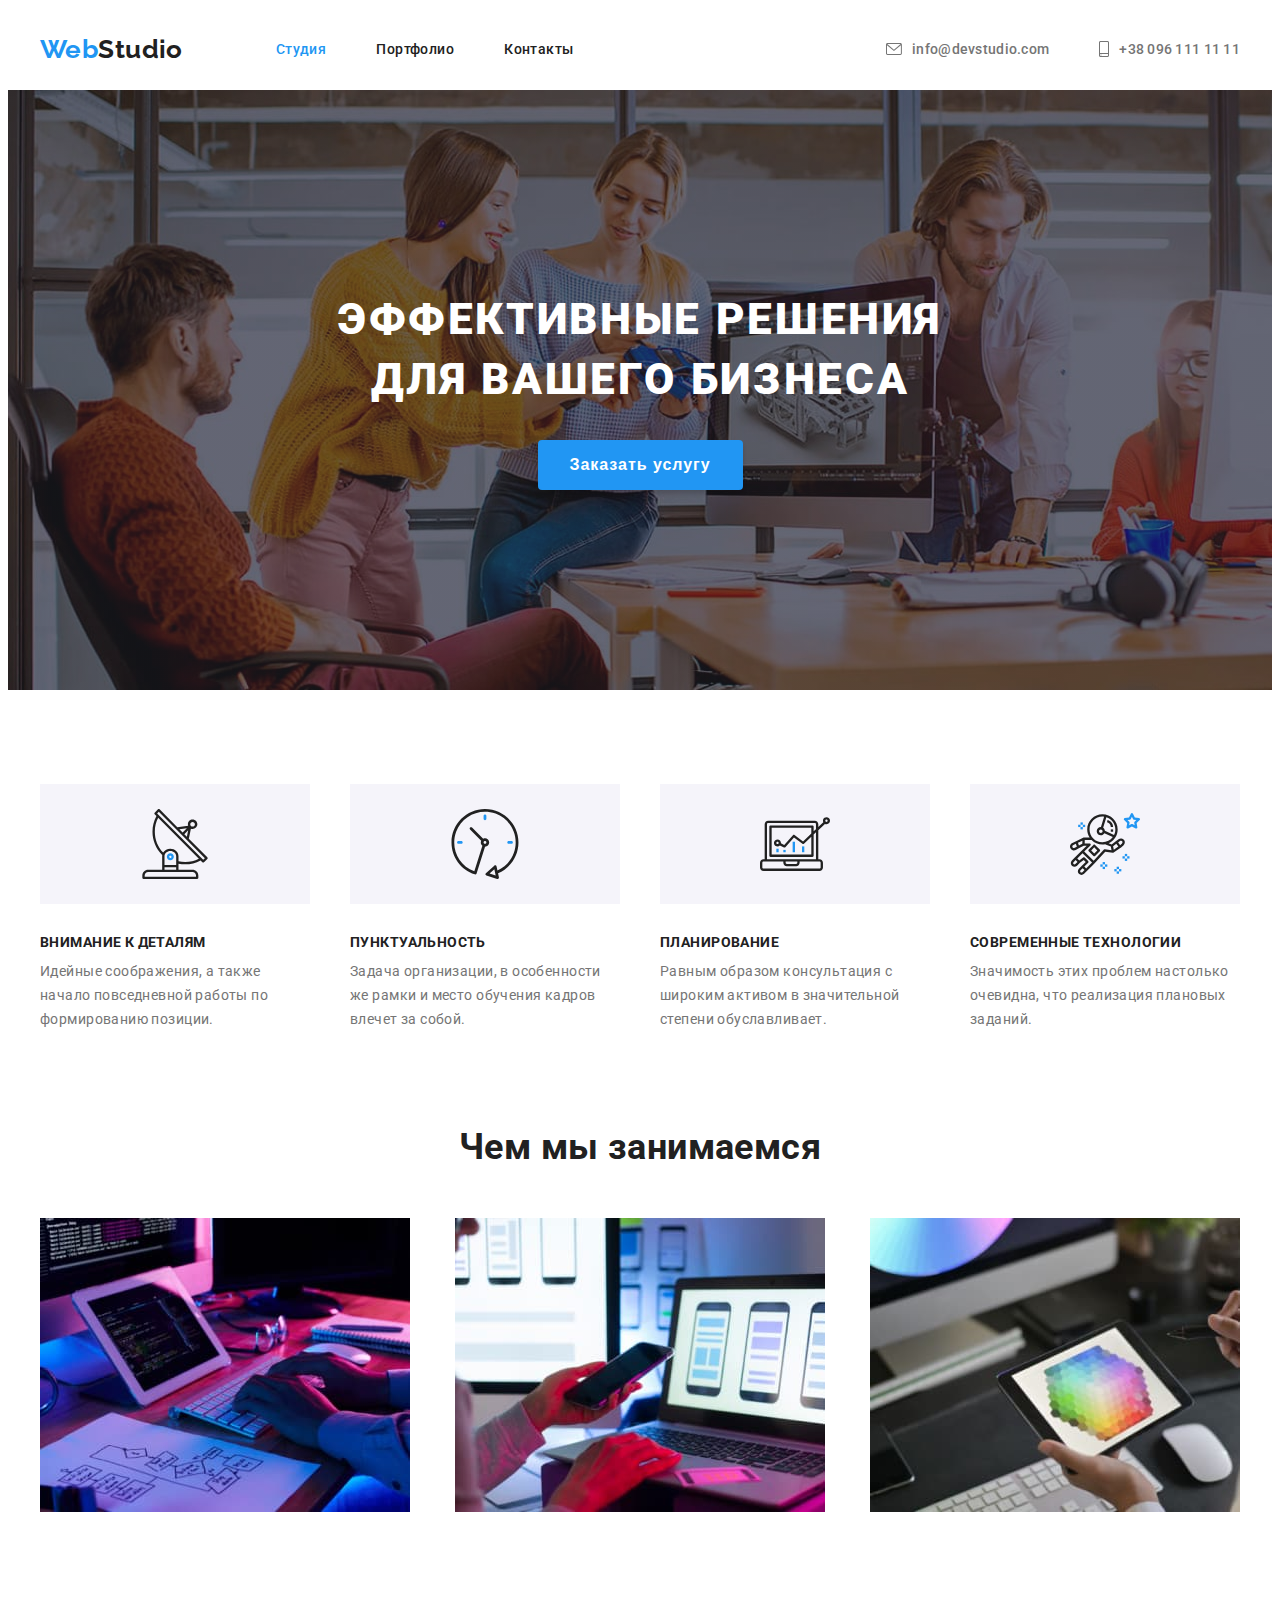
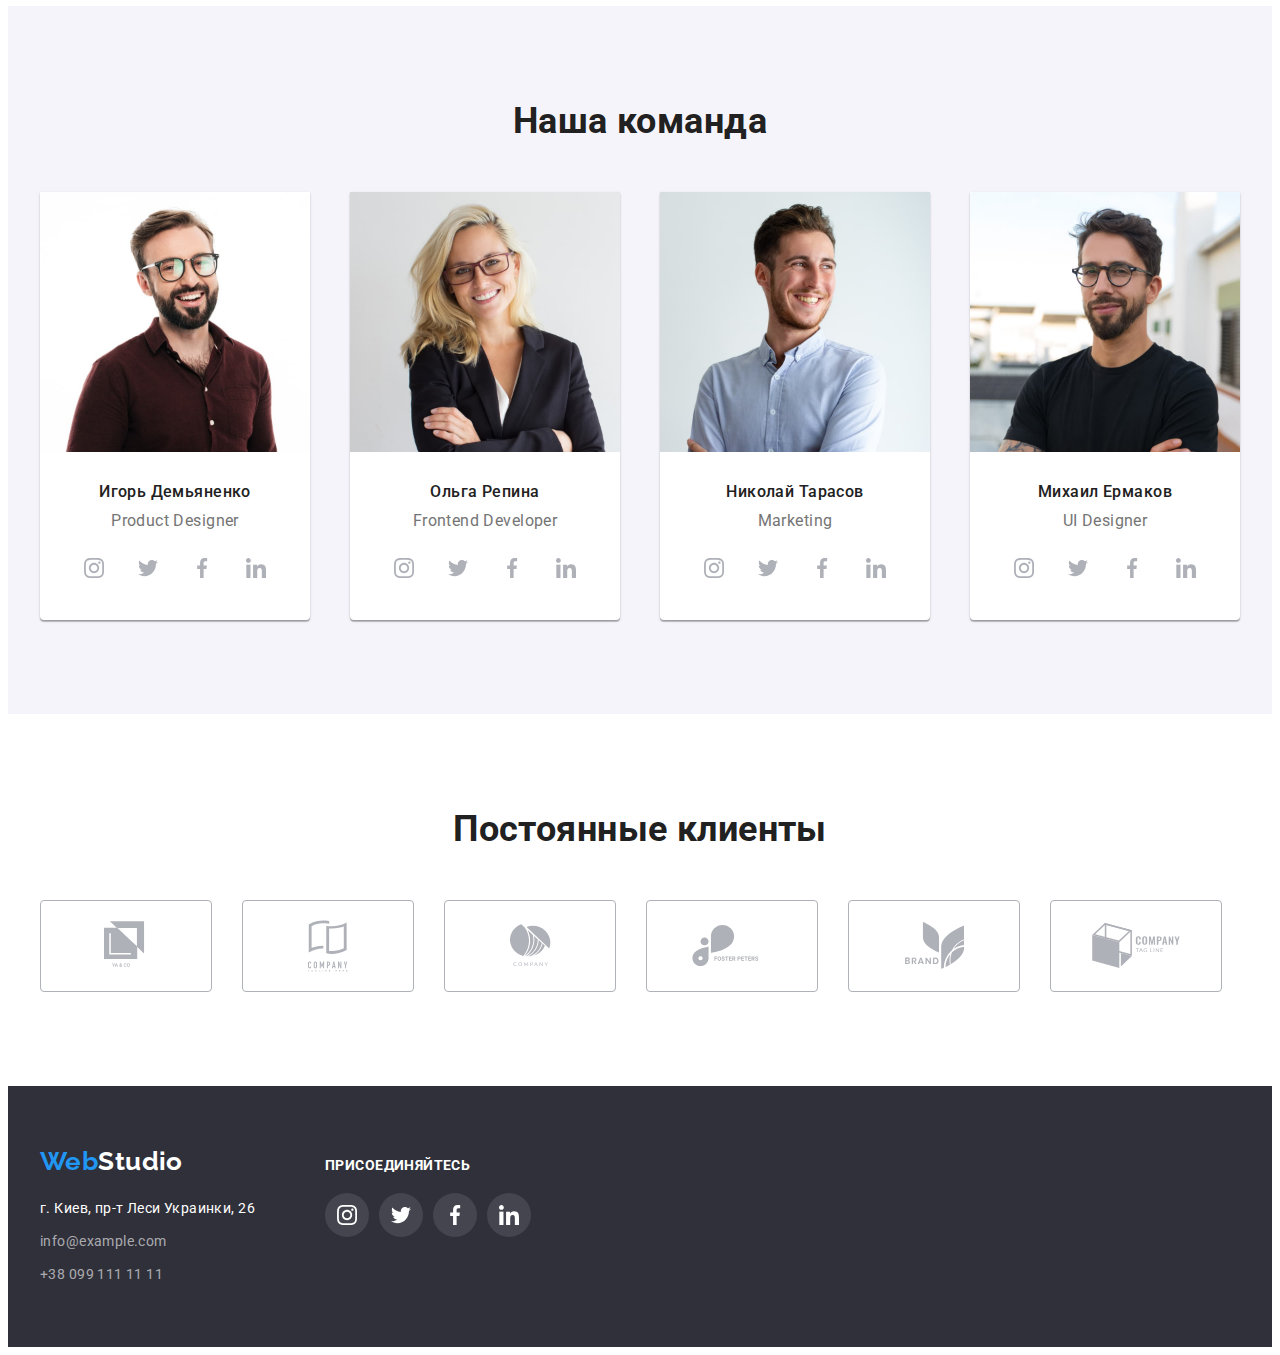
==== commit b0da6451: "сделал цвет рамки иконок по ховеру" ====
--- a/index.html
+++ b/index.html
@@ -292,42 +292,42 @@
 		<div class="container">
 			<h2>Постоянные клиенты</h2>
 			<ul class="customers-list">
-				<li><a href="">
+				<li><a class="customer-logo-link" href="">
 						<svg class="customer-logo logo1">
 							<use href="./img/symbol-defs.svg#icon-logo1"></use>
 						</svg>
 					</a>
 				</li>
 				<li>
-					<a href="">
+					<a class="customer-logo-link" href="">
 						<svg class="customer-logo logo2">
 							<use href="./img/symbol-defs.svg#icon-logo2"></use>
 						</svg>
 					</a>
 				</li>
 				<li>
-					<a href="">
+					<a class="customer-logo-link" href="">
 						<svg class="customer-logo logo3">
 							<use href="./img/symbol-defs.svg#icon-logo3"></use>
 						</svg>
 					</a>
 				</li>
 				<li>
-					<a href="">
+					<a class="customer-logo-link" href="">
 						<svg class="customer-logo logo4">
 							<use href="./img/symbol-defs.svg#icon-logo4"></use>
 						</svg>
 					</a>
 				</li>
 				<li>
-					<a href="">
+					<a class="customer-logo-link" href="">
 						<svg class="customer-logo logo5">
 							<use href="./img/symbol-defs.svg#icon-logo5"></use>
 						</svg>
 					</a>
 				</li>
 				<li>
-					<a href="">
+					<a class="customer-logo-link" href="">
 						<svg class="customer-logo logo6">
 							<use href="./img/symbol-defs.svg#icon-logo6"></use>
 						</svg>
--- a/сss/styles.css
+++ b/сss/styles.css
@@ -122,6 +122,8 @@
   font-weight: 500;
   letter-spacing: 0.02em;
   color: var(--second-dark-color);
+  display: flex;
+  align-items: center;
 }
 
 .contacts-list {
@@ -129,7 +131,7 @@
   align-items: center;
 }
 
-.contacts-list .item a {
+.contacts-list .contacts {
   padding-top: 33px;
   padding-bottom: 33px;
 }
@@ -139,7 +141,7 @@
   fill: var(--second-dark-color);
 }
 
-.contacts-list .item svg:hover {
+.contacts-list .item:hover svg {
   fill: var(--accent-color);
 }
 
@@ -334,14 +336,14 @@
   background-color: var(--accent-color);
 }
 
+.social-team-link:hover .icon-social-team {
+  fill: var(--white-color);
+}
+
 .icon-social-team {
   width: 20px;
   height: 20px;
   fill: var(--fill-logo);
-}
-
-.icon-social-team:hover {
-  fill: var(--white-color);
 }
 
 .gallery {
@@ -439,7 +441,7 @@
   margin-left: 30px;
 }
 
-.customers-list a {
+.customer-logo-link {
   width: 170px;
   height: 90px;
   border: 1px solid #afb1b8;
@@ -453,6 +455,14 @@
   fill: var(--fill-logo);
 }
 
+.customer-logo-link:hover {
+  border-color: var(--accent-color);
+}
+
+.customer-logo-link:hover .customer-logo {
+  fill: var(--accent-color);
+}
+
 .customers-list .logo1 {
   width: 44.27px;
   height: 49.23px;
@@ -481,10 +491,6 @@
 .customers-list .logo6 {
   width: 88.48px;
   height: 45.44px;
-}
-
-.customer-logo:hover {
-  fill: var(--accent-color);
 }
 
 address {
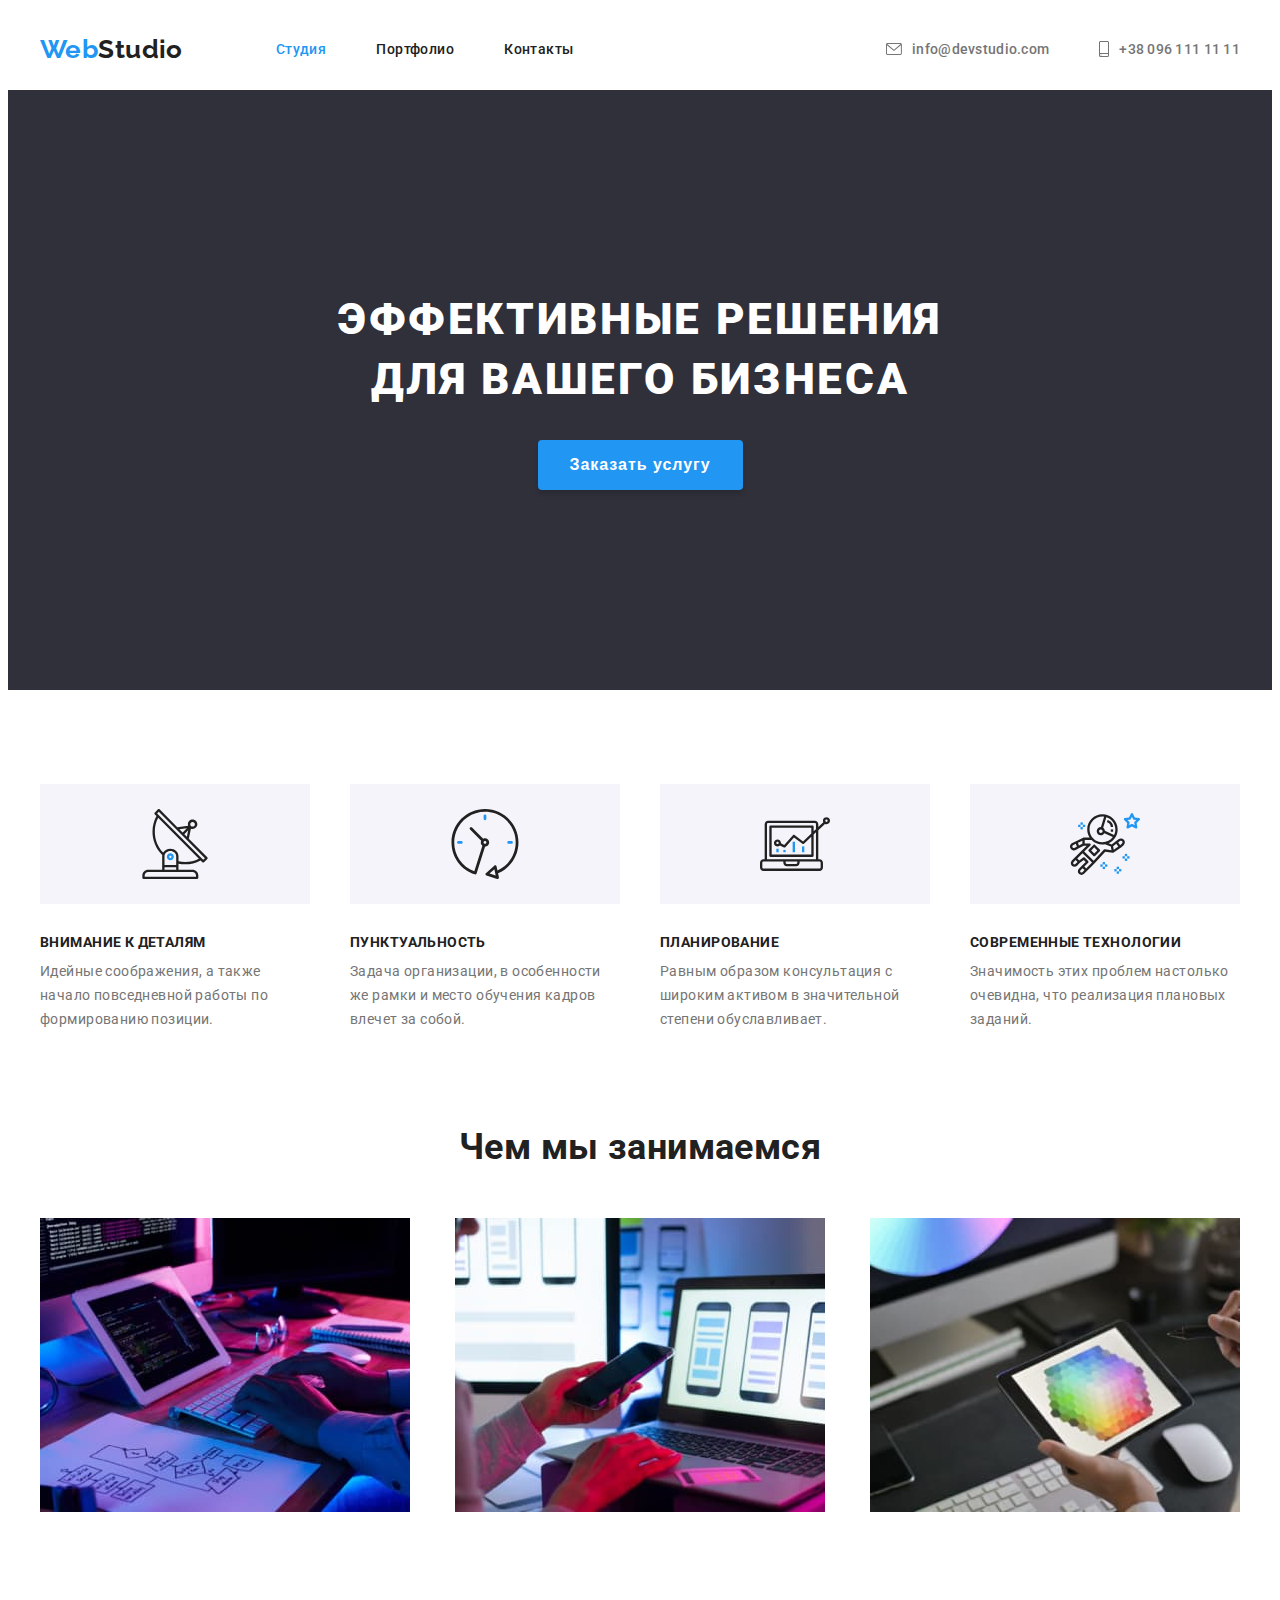
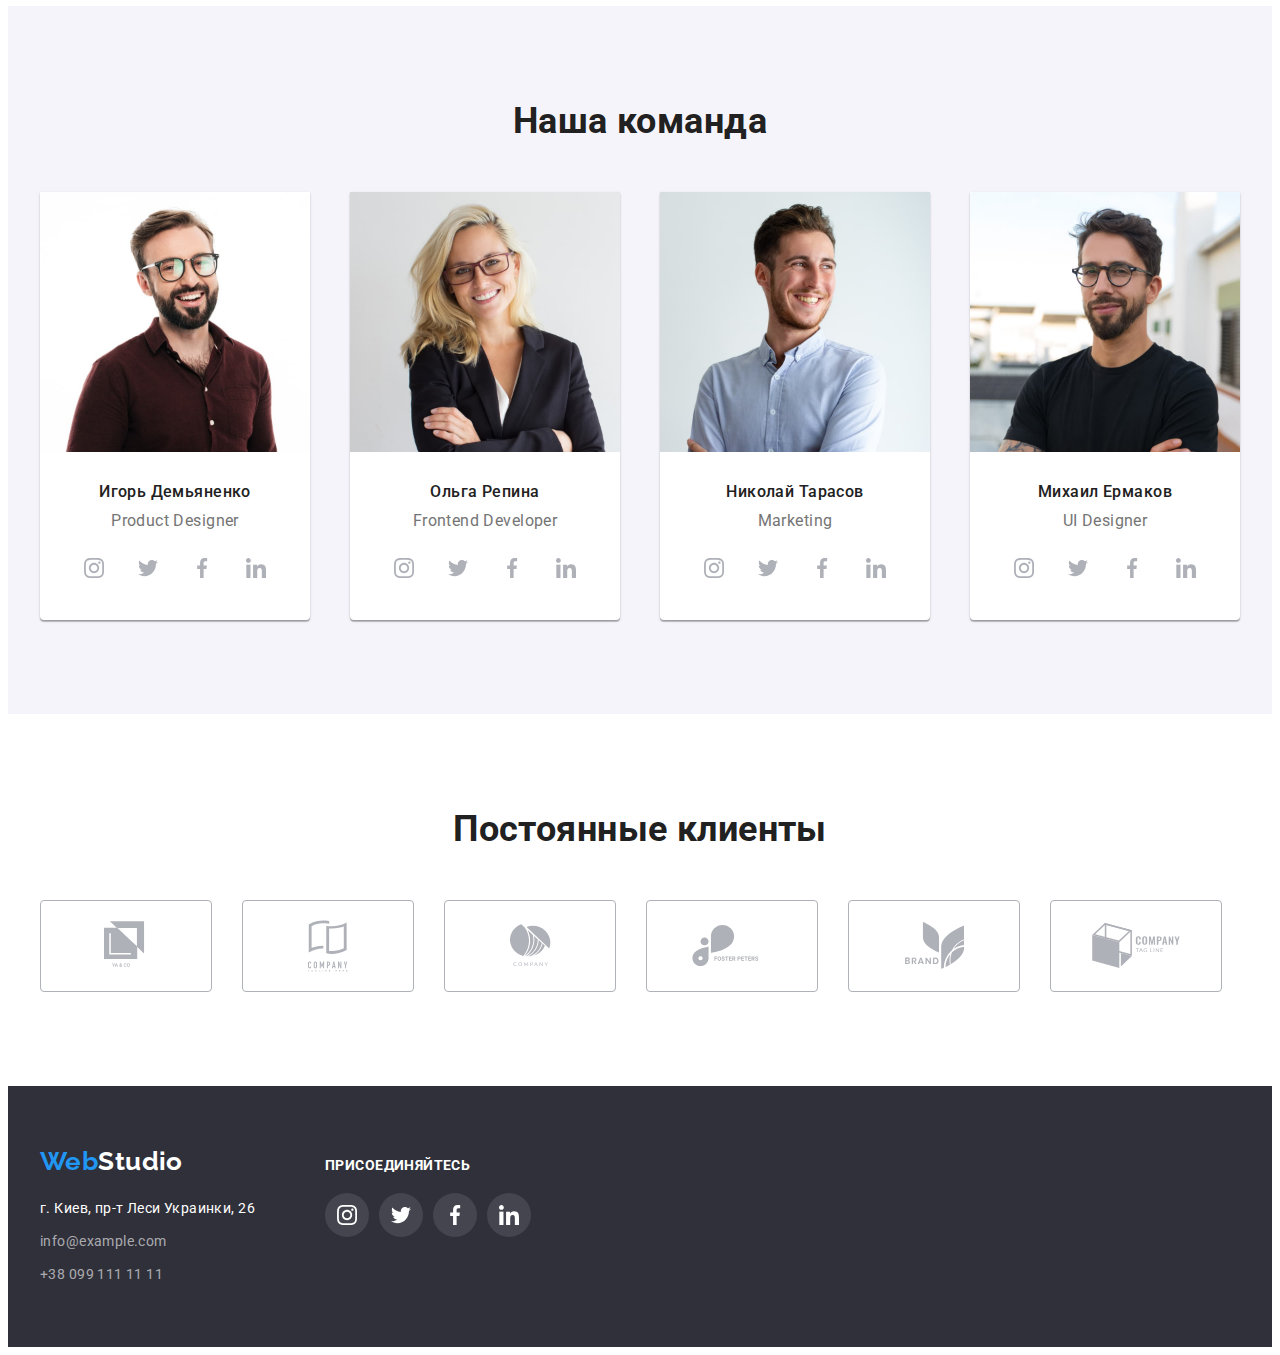
==== commit 9f036ff8: "fix" ====
--- a/index.html
+++ b/index.html
@@ -35,7 +35,7 @@
 			</nav>
 			<ul class="contacts-list">
 				<li class="item">
-					<a class="contacts" href="mailto:info@devstudio.com">
+					<a class="contacts-link" href="mailto:info@devstudio.com">
 						<svg width="16" height="12">
 							<use href="./img/symbol-defs.svg#icon-envelope"></use>
 						</svg>
@@ -43,7 +43,7 @@
 					</a>
 				</li>
 				<li class="item">
-					<a class="contacts" href="tel:+380961111111">
+					<a class="contacts-link" href="tel:+380961111111">
 						<svg width="10" height="16">
 							<use href="./img/symbol-defs.svg#icon-smartphone"></use>
 						</svg>
@@ -57,7 +57,7 @@
 
 	<!-- Баннер-->
 	<section class="hero-banner overlay">
-		<div class="div-hero">
+		<div class="div-hero-txt">
 			<h1>Эффективные решения
 				для вашего бизнеса</h1>
 			<button class="hero-btn" type="button">Заказать услугу</button>
@@ -346,40 +346,41 @@
 				</address>
 				<ul class="footer-list">
 					<li class="item">
-						<a id="contacts" class="contacts-ftr" href="mailto:info@example.com">info@example.com</a>
-					</li>
-					<li class="item">
-						<a class="contacts-ftr" href="tel:+380991111111">+38 099 111 11 11</a>
+						<a id="contacts" class="footer-contacts-link"
+							href="mailto:info@example.com">info@example.com</a>
+					</li>
+					<li class="item">
+						<a class="footer-contacts-link" href="tel:+380991111111">+38 099 111 11 11</a>
 					</li>
 				</ul>
 			</div>
 			<div class="right-side">
 				<h3>Присоединяйтесь</h3>
-				<ul class="social-list">
+				<ul class="footer-social-list">
 					<li>
 						<a class="footer-social-link" href="">
-							<svg class="instagram">
+							<svg class="social-icon">
 								<use href="./img/symbol-defs.svg#icon-instagram"></use>
 							</svg>
 						</a>
 					</li>
 					<li>
 						<a class="footer-social-link" href="">
-							<svg class="twitter">
+							<svg class="social-icon">
 								<use href="./img/symbol-defs.svg#icon-twitter"></use>
 							</svg>
 						</a>
 					</li>
 					<li>
 						<a class="footer-social-link" href="">
-							<svg class="facebook">
+							<svg class="social-icon">
 								<use href="./img/symbol-defs.svg#icon-facebook"></use>
 							</svg>
 						</a>
 					</li>
 					<li>
 						<a class="footer-social-link" href="">
-							<svg class="linkedin">
+							<svg class="social-icon">
 								<use href="./img/symbol-defs.svg#icon-linkedin"></use>
 							</svg>
 						</a>
--- a/сss/styles.css
+++ b/сss/styles.css
@@ -118,7 +118,7 @@
   margin-left: 50px;
 }
 
-.contacts {
+.contacts-link {
   font-weight: 500;
   letter-spacing: 0.02em;
   color: var(--second-dark-color);
@@ -131,7 +131,7 @@
   align-items: center;
 }
 
-.contacts-list .contacts {
+.contacts-list .contacts-link {
   padding-top: 33px;
   padding-bottom: 33px;
 }
@@ -141,7 +141,8 @@
   fill: var(--second-dark-color);
 }
 
-.contacts-list .item:hover svg {
+.contacts-list .contacts-link:hover svg,
+.contacts-list .contacts-link:focus svg {
   fill: var(--accent-color);
 }
 
@@ -175,6 +176,7 @@
   margin-bottom: 50px;
 }
 
+/* Герой баннер */
 .hero-banner {
   display: flex;
   text-align: center;
@@ -190,10 +192,10 @@
 
 .overlay {
   background-image: linear-gradient(var(--overlay-color), var(--overlay-color)),
-    url(../img/Img-hero-banner.jpg);
-}
-
-.div-hero {
+    url(../img/img-hero-banner.jpg);
+}
+
+.div-hero-txt {
   width: 696px;
 }
 
@@ -213,6 +215,7 @@
   letter-spacing: 0.06em;
 }
 
+/* Секция преимущества */
 .feature {
   padding-top: 94px;
   padding-bottom: 94px;
@@ -258,6 +261,7 @@
   height: 70px;
 }
 
+/* Чем мы занимаемся  */
 .business {
   padding-bottom: 94px;
 }
@@ -271,6 +275,7 @@
   width: 370px;
 }
 
+/* Наша команда */
 .team {
   padding-top: 94px;
   padding-bottom: 94px;
@@ -279,7 +284,6 @@
 
 .team-list {
   display: flex;
-  flex-wrap: wrap;
   justify-content: space-between;
 }
 
@@ -332,20 +336,23 @@
   margin-left: 10px;
 }
 
-.social-team-link:hover {
-  background-color: var(--accent-color);
-}
-
-.social-team-link:hover .icon-social-team {
-  fill: var(--white-color);
-}
-
 .icon-social-team {
   width: 20px;
   height: 20px;
   fill: var(--fill-logo);
 }
 
+.social-team-link:hover,
+.social-team-link:focus {
+  background-color: var(--accent-color);
+}
+
+.social-team-link:hover .icon-social-team,
+.social-team-link:focus .icon-social-team {
+  fill: var(--white-color);
+}
+
+/* Галерея работ */
 .gallery {
   padding-top: 94px;
   padding-bottom: 94px;
@@ -368,33 +375,32 @@
 
   padding: 6px 22px;
   border-style: none;
-  box-shadow: 0px 3px 1px rgba(0, 0, 0, 0.1), 0px 1px 2px rgba(0, 0, 0, 0.08),
-    0px 2px 2px rgba(0, 0, 0, 0.12);
   border-radius: 4px;
 }
 .btn:hover,
 .btn:focus {
   background-color: var(--accent-color);
   color: var(--white-color);
+  box-shadow: 0px 3px 1px rgba(0, 0, 0, 0.1), 0px 1px 2px rgba(0, 0, 0, 0.08),
+    0px 2px 2px rgba(0, 0, 0, 0.12);
   cursor: pointer;
 }
 
 .project-list {
   display: flex;
   flex-wrap: wrap;
-  /* justify-content: space-between; */
 }
 
 .project-list .item {
   max-width: 370px;
   width: calc((100%-60px) / 3);
-  background: var(--white-color);
   border: 1px solid var(--container-border);
   margin-right: 30px;
   margin-bottom: 30px;
 }
 
-.project-list .item:hover {
+.project-list .project-link:hover,
+.project-list .project-link:focus {
   box-shadow: 0px 1px 1px rgba(0, 0, 0, 0.12), 0px 4px 4px rgba(0, 0, 0, 0.06),
     1px 4px 6px rgba(0, 0, 0, 0.16);
 }
@@ -444,7 +450,7 @@
 .customer-logo-link {
   width: 170px;
   height: 90px;
-  border: 1px solid #afb1b8;
+  border: 1px solid var(--fill-logo);
   border-radius: 4px;
   display: flex;
   justify-content: center;
@@ -455,11 +461,13 @@
   fill: var(--fill-logo);
 }
 
-.customer-logo-link:hover {
+.customer-logo-link:hover,
+.customer-logo-link:focus {
   border-color: var(--accent-color);
 }
 
-.customer-logo-link:hover .customer-logo {
+.customer-logo-link:hover .customer-logo,
+.customer-logo-link:focus .customer-logo {
   fill: var(--accent-color);
 }
 
@@ -500,6 +508,8 @@
   line-height: 1.71;
   color: var(--white-color);
 }
+
+/* Подвал */
 
 .footer {
   padding-top: 60px;
@@ -525,11 +535,11 @@
   color: var(--white-color);
 }
 
-.social-list {
-  display: flex;
-}
-
-.social-list li + li {
+.footer-social-list {
+  display: flex;
+}
+
+.footer-social-list li + li {
   margin-left: 10px;
 }
 
@@ -544,34 +554,17 @@
   align-items: center;
 }
 
-.footer-social-link:hover {
+.footer-social-link:hover,
+.footer-social-link:focus {
   background-color: var(--accent-color);
 }
 
-.social-list .instagram {
+.footer-social-list .social-icon {
   fill: var(--white-color);
   width: 20px;
   height: 20px;
 }
 
-.social-list .twitter {
-  fill: var(--white-color);
-  width: 20px;
-  height: 20px;
-}
-
-.social-list .facebook {
-  fill: var(--white-color);
-  width: 20px;
-  height: 20px;
-}
-
-.social-list .linkedin {
-  fill: var(--white-color);
-  width: 20px;
-  height: 20px;
-}
-
 .footer address {
   margin-bottom: 9px;
 }
@@ -580,7 +573,7 @@
   margin-bottom: 9px;
 }
 
-.contacts-ftr {
+.footer-contacts-link {
   font-weight: 400;
   color: var(--contacts-color-footer);
   line-height: 1.714;
